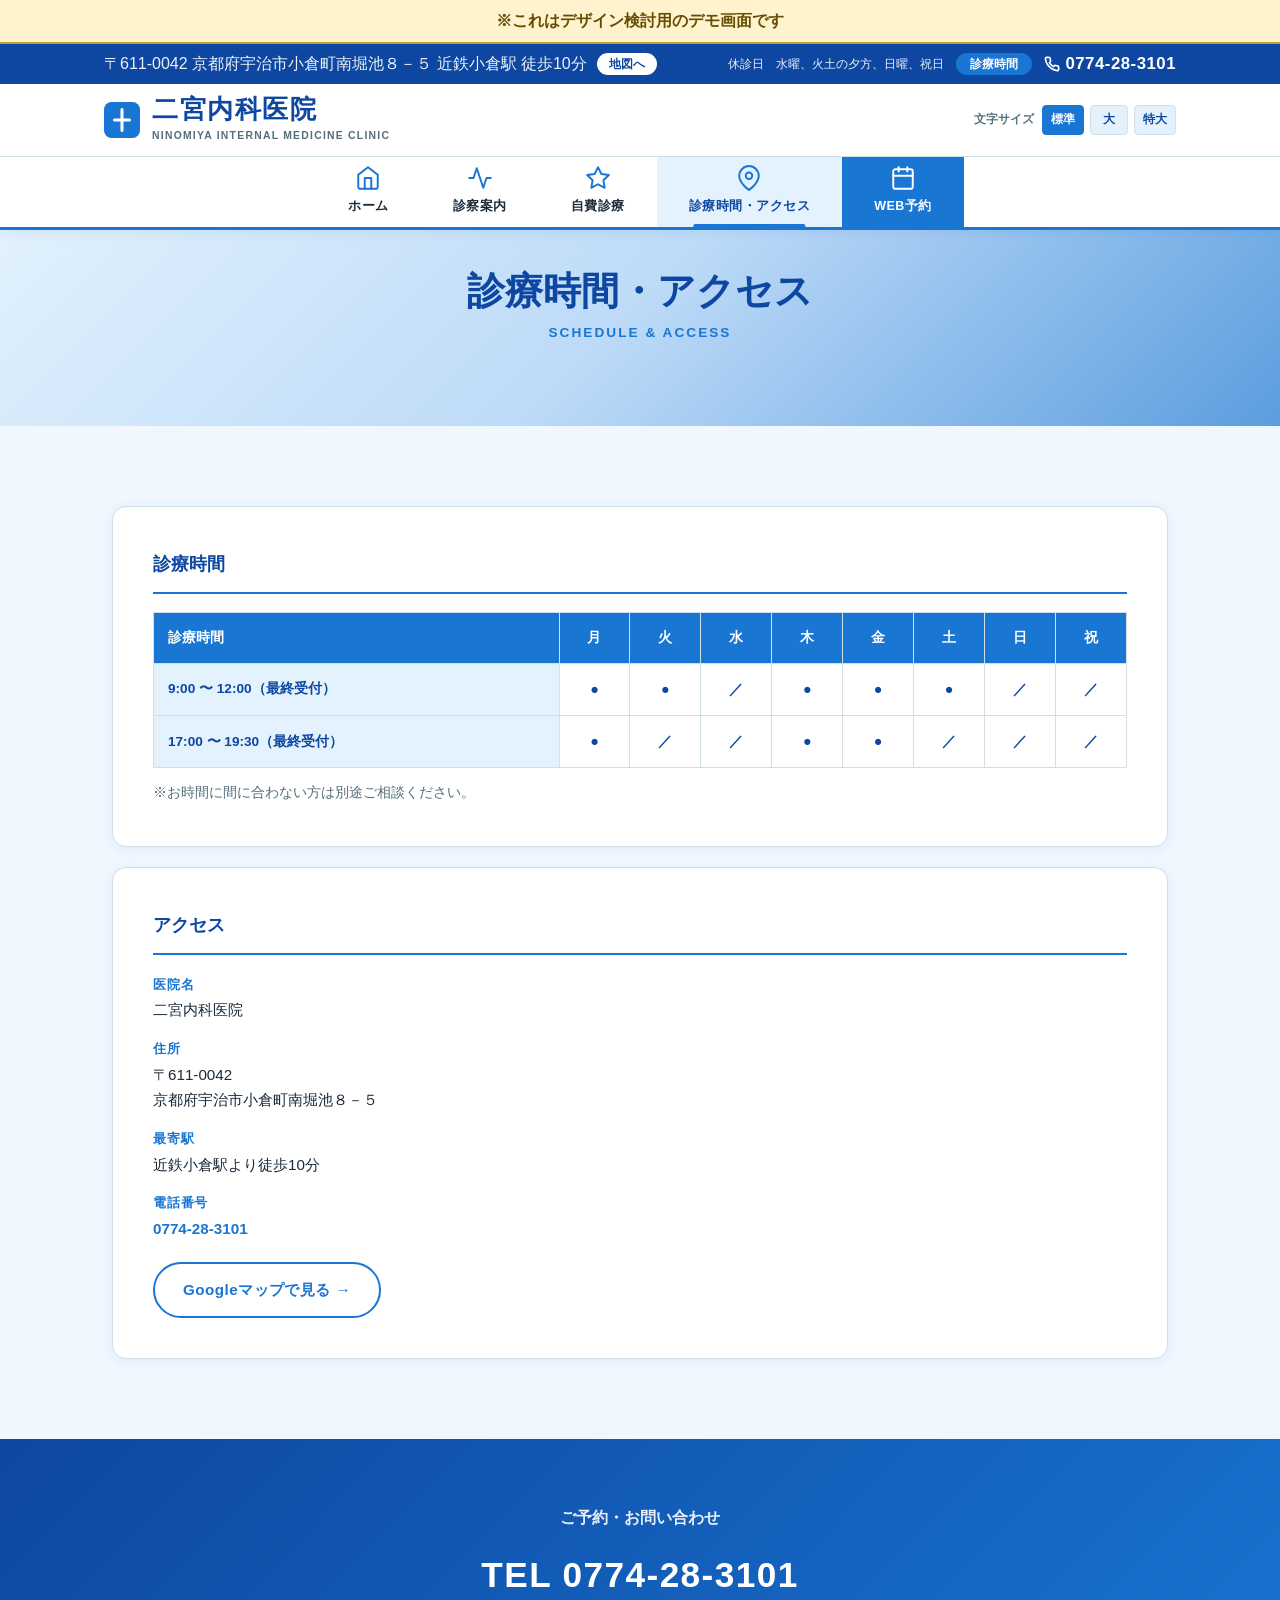
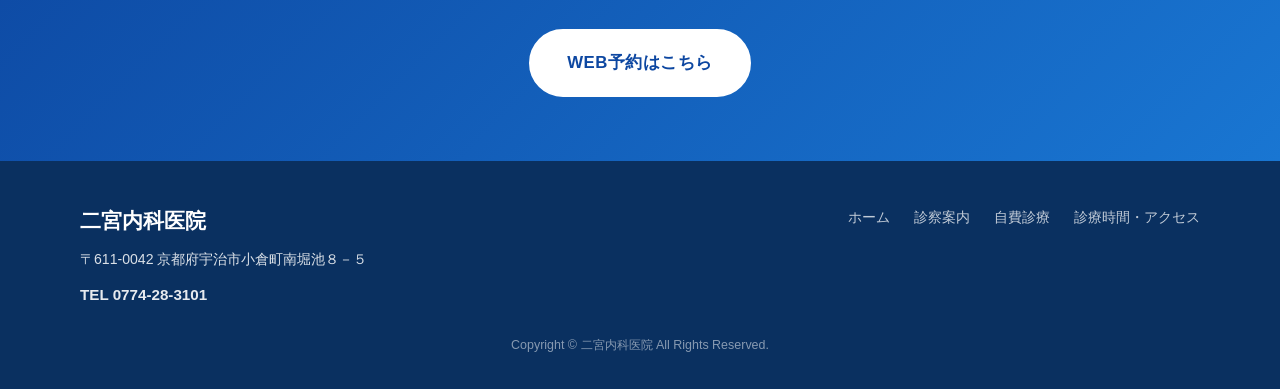
==== access.html @ 77476530 "ページ分割：診察案内・アクセス・自費診療を個別ページに分離" ====
<!DOCTYPE html>
<html lang="ja">
<head>
  <meta charset="UTF-8">
  <meta name="viewport" content="width=device-width, initial-scale=1.0">
  <meta name="robots" content="noindex">
  <title>診療時間・アクセス | 二宮内科医院</title>
  <link rel="stylesheet" href="style.css">
</head>
<body>
  <div class="demo-banner" role="note">※これはデザイン検討用のデモ画面です</div>

  <!-- ===== ヘッダー 3段構成 ===== -->
  <header class="header" id="top">
    <div class="topbar">
      <div class="topbar__inner">
        <div class="topbar__left">
          <span class="topbar__address">〒611-0042 京都府宇治市小倉町南堀池８－５ 近鉄小倉駅 徒歩10分</span>
          <a class="topbar__map" href="https://www.google.com/maps/search/?api=1&query=%E4%BA%AC%E9%83%BD%E5%BA%9C%E5%AE%87%E6%B2%BB%E5%B8%82%E5%B0%8F%E5%80%89%E7%94%BA%E5%8D%97%E5%A0%80%E6%B1%A0%EF%BC%98%EF%BC%8D%EF%BC%95" target="_blank" rel="noopener">地図へ</a>
        </div>
        <div class="topbar__right">
          <span class="topbar__holiday">休診日　水曜、火土の夕方、日曜、祝日</span>
          <a class="topbar__schedule-btn" href="#schedule">診療時間</a>
          <a class="topbar__tel" href="tel:0774283101">
            <svg width="16" height="16" viewBox="0 0 24 24" fill="none" stroke="currentColor" stroke-width="2.5" stroke-linecap="round" stroke-linejoin="round"><path d="M22 16.92v3a2 2 0 01-2.18 2 19.79 19.79 0 01-8.63-3.07 19.5 19.5 0 01-6-6A19.79 19.79 0 012.12 4.18 2 2 0 014.11 2h3a2 2 0 012 1.72c.127.96.361 1.903.7 2.81a2 2 0 01-.45 2.11L8.09 9.91a16 16 0 006 6l1.27-1.27a2 2 0 012.11-.45c.907.339 1.85.573 2.81.7A2 2 0 0122 16.92z"/></svg>
            0774-28-3101
          </a>
        </div>
      </div>
    </div>

    <div class="brandbar">
      <div class="brandbar__inner">
        <a class="brandbar__logo" href="index.html">
          <span class="brandbar__icon">
            <svg width="36" height="36" viewBox="0 0 48 48" fill="none"><rect width="48" height="48" rx="10" fill="#1976d2"/><path d="M24 10v28M14 24h20" stroke="#fff" stroke-width="4" stroke-linecap="round"/></svg>
          </span>
          <span class="brandbar__text">
            <span class="brandbar__name">二宮内科医院</span>
            <span class="brandbar__sub">NINOMIYA INTERNAL MEDICINE CLINIC</span>
          </span>
        </a>
        <div class="fontsize" id="fontsizeCtrl" aria-label="文字サイズ変更">
          <span class="fontsize__label">文字サイズ</span>
          <button class="fontsize__btn is-active" data-size="normal" aria-label="標準">標準</button>
          <button class="fontsize__btn" data-size="large" aria-label="大">大</button>
          <button class="fontsize__btn" data-size="xlarge" aria-label="特大">特大</button>
        </div>
      </div>
    </div>

    <nav class="gnav" id="gnav">
      <div class="gnav__inner">
        <ul class="gnav__list">
          <li>
            <a href="index.html" class="gnav__item">
              <svg class="gnav__icon" viewBox="0 0 24 24" fill="none" stroke="currentColor" stroke-width="1.8" stroke-linecap="round" stroke-linejoin="round"><path d="M3 9l9-7 9 7v11a2 2 0 01-2 2H5a2 2 0 01-2-2z"/><polyline points="9 22 9 12 15 12 15 22"/></svg>
              <span class="gnav__label">ホーム</span>
            </a>
          </li>
          <li>
            <a href="medical.html" class="gnav__item">
              <svg class="gnav__icon" viewBox="0 0 24 24" fill="none" stroke="currentColor" stroke-width="1.8" stroke-linecap="round" stroke-linejoin="round"><path d="M22 12h-4l-3 9L9 3l-3 9H2"/></svg>
              <span class="gnav__label">診察案内</span>
            </a>
          </li>
          <li>
            <a href="jihi.html" class="gnav__item">
              <svg class="gnav__icon" viewBox="0 0 24 24" fill="none" stroke="currentColor" stroke-width="1.8" stroke-linecap="round" stroke-linejoin="round"><polygon points="12 2 15.09 8.26 22 9.27 17 14.14 18.18 21.02 12 17.77 5.82 21.02 7 14.14 2 9.27 8.91 8.26 12 2"/></svg>
              <span class="gnav__label">自費診療</span>
            </a>
          </li>
          <li>
            <a href="access.html" class="gnav__item gnav__item--current">
              <svg class="gnav__icon" viewBox="0 0 24 24" fill="none" stroke="currentColor" stroke-width="1.8" stroke-linecap="round" stroke-linejoin="round"><path d="M21 10c0 7-9 13-9 13s-9-6-9-13a9 9 0 0118 0z"/><circle cx="12" cy="10" r="3"/></svg>
              <span class="gnav__label">診療時間・アクセス</span>
            </a>
          </li>
          <li>
            <a href="https://reserve.peraichi.com/r/3b9daf8d/select_date?course=75106" class="gnav__item gnav__item--reserve">
              <svg class="gnav__icon" viewBox="0 0 24 24" fill="none" stroke="currentColor" stroke-width="1.8" stroke-linecap="round" stroke-linejoin="round"><rect x="3" y="4" width="18" height="18" rx="2" ry="2"/><line x1="16" y1="2" x2="16" y2="6"/><line x1="8" y1="2" x2="8" y2="6"/><line x1="3" y1="10" x2="21" y2="10"/></svg>
              <span class="gnav__label">WEB予約</span>
            </a>
          </li>
        </ul>
      </div>
    </nav>

    <button class="hamburger" id="hamburgerBtn" aria-label="メニューを開く" aria-expanded="false">
      <span></span><span></span><span></span>
    </button>
  </header>

  <div class="mobile-menu" id="mobileMenu">
    <nav>
      <ul>
        <li><a href="index.html">ホーム</a></li>
        <li><a href="medical.html">診察案内</a></li>
        <li><a href="jihi.html">自費診療</a></li>
        <li><a href="access.html">診療時間・アクセス</a></li>
      </ul>
      <a class="mobile-menu__reserve" href="https://reserve.peraichi.com/r/3b9daf8d/select_date?course=75106">WEB予約はこちら</a>
      <a class="mobile-menu__tel" href="tel:0774283101">TEL 0774-28-3101</a>
    </nav>
  </div>
  <div class="mobile-overlay" id="mobileOverlay"></div>

  <main>
    <!-- ===== サブページヒーロー ===== -->
    <section class="subpage-hero">
      <div class="subpage-hero__inner">
        <h1 class="subpage-hero__title">診療時間・アクセス</h1>
        <p class="subpage-hero__sub">schedule &amp; access</p>
      </div>
    </section>

    <!-- ===== 診療時間・アクセス ===== -->
    <section class="section section--tinted" id="access">
      <div class="section__inner">
        <div class="schedule-access" id="schedule">
          <div class="schedule-block">
            <h3 class="schedule-block__title">診療時間</h3>
            <div class="schedule-table-wrap">
              <table class="schedule-table">
                <thead>
                  <tr>
                    <th>診療時間</th>
                    <th>月</th>
                    <th>火</th>
                    <th>水</th>
                    <th>木</th>
                    <th>金</th>
                    <th>土</th>
                    <th>日</th>
                    <th>祝</th>
                  </tr>
                </thead>
                <tbody>
                  <tr>
                    <th>9:00 〜 12:00（最終受付）</th>
                    <td>●</td>
                    <td>●</td>
                    <td>／</td>
                    <td>●</td>
                    <td>●</td>
                    <td>●</td>
                    <td>／</td>
                    <td>／</td>
                  </tr>
                  <tr>
                    <th>17:00 〜 19:30（最終受付）</th>
                    <td>●</td>
                    <td>／</td>
                    <td>／</td>
                    <td>●</td>
                    <td>●</td>
                    <td>／</td>
                    <td>／</td>
                    <td>／</td>
                  </tr>
                </tbody>
              </table>
            </div>
            <p class="schedule-block__note">※お時間に間に合わない方は別途ご相談ください。</p>
          </div>

          <div class="access-block">
            <h3 class="schedule-block__title">アクセス</h3>
            <div class="access-info">
              <dl class="access-dl">
                <dt>医院名</dt>
                <dd>二宮内科医院</dd>
                <dt>住所</dt>
                <dd>〒611-0042<br>京都府宇治市小倉町南堀池８－５</dd>
                <dt>最寄駅</dt>
                <dd>近鉄小倉駅より徒歩10分</dd>
                <dt>電話番号</dt>
                <dd><a href="tel:0774283101">0774-28-3101</a></dd>
              </dl>
              <a class="btn btn--outline" href="https://www.google.com/maps/search/?api=1&query=%E4%BA%AC%E9%83%BD%E5%BA%9C%E5%AE%87%E6%B2%BB%E5%B8%82%E5%B0%8F%E5%80%89%E7%94%BA%E5%8D%97%E5%A0%80%E6%B1%A0%EF%BC%98%EF%BC%8D%EF%BC%95" target="_blank" rel="noopener">Googleマップで見る →</a>
            </div>
          </div>
        </div>
      </div>
    </section>

    <!-- ===== CTA帯 ===== -->
    <section class="cta-band">
      <div class="section__inner">
        <p class="cta-band__lead">ご予約・お問い合わせ</p>
        <p class="cta-band__tel"><a href="tel:0774283101">TEL 0774-28-3101</a></p>
        <div class="cta-band__actions">
          <a class="btn btn--white btn--lg" href="https://reserve.peraichi.com/r/3b9daf8d/select_date?course=75106">WEB予約はこちら</a>
        </div>
      </div>
    </section>
  </main>

  <div class="mobile-cta">
    <a class="mobile-cta__tel" href="tel:0774283101">電話する</a>
    <a class="mobile-cta__reserve" href="https://reserve.peraichi.com/r/3b9daf8d/select_date?course=75106">WEB予約</a>
  </div>

  <footer class="footer">
    <div class="footer__inner">
      <div class="footer__main">
        <div class="footer__info">
          <p class="footer__name">二宮内科医院</p>
          <p class="footer__address">〒611-0042 京都府宇治市小倉町南堀池８－５</p>
          <p class="footer__tel-text"><a href="tel:0774283101">TEL 0774-28-3101</a></p>
        </div>
        <nav class="footer__nav">
          <ul>
            <li><a href="index.html">ホーム</a></li>
            <li><a href="medical.html">診察案内</a></li>
            <li><a href="jihi.html">自費診療</a></li>
            <li><a href="access.html">診療時間・アクセス</a></li>
          </ul>
        </nav>
      </div>
      <p class="footer__copy">Copyright &copy; 二宮内科医院 All Rights Reserved.</p>
    </div>
  </footer>

  <script src="main.js"></script>
</body>
</html>
---- style.css ----
/* ============================================
   二宮内科医院 – メインスタイルシート
   カラー: 内科クリニックらしい青・水色基調
   ============================================ */

:root {
  --c-primary: #1976d2;
  --c-primary-dark: #0d47a1;
  --c-primary-light: #e3f2fd;
  --c-primary-pale: #f0f7ff;
  --c-accent: #0288d1;
  --c-text: #1a2a3a;
  --c-text-muted: #546e7a;
  --c-bg: #f5f9fc;
  --c-white: #ffffff;
  --c-border: #d0dfe8;
  --c-shadow: rgba(13, 71, 161, 0.08);
  --banner-h: 44px;
  --topbar-h: 40px;
  --brandbar-h: 72px;
  --gnav-h: 70px;
  --header-h: calc(var(--topbar-h) + var(--brandbar-h) + var(--gnav-h));
  --radius: 14px;
  --radius-sm: 8px;
  --max-w: 1120px;
  --font: "Yu Gothic UI", "Hiragino Kaku Gothic ProN", Meiryo, sans-serif;
}

*,
*::before,
*::after {
  box-sizing: border-box;
  margin: 0;
  padding: 0;
}

html {
  scroll-behavior: smooth;
  scroll-padding-top: calc(var(--banner-h) + var(--header-h) + 16px);
  overflow-x: hidden;
}

body {
  font-family: var(--font);
  font-size: 1.0625rem;
  line-height: 1.9;
  color: var(--c-text);
  background: var(--c-bg);
  overflow-x: hidden;
}

body.no-scroll {
  overflow: hidden;
}

a {
  color: var(--c-primary);
  text-decoration: none;
  transition: color 0.2s;
}

a:hover {
  color: var(--c-primary-dark);
}

img {
  max-width: 100%;
  height: auto;
}

/* ========== デモバナー ========== */
.demo-banner {
  position: fixed;
  top: 0;
  left: 0;
  width: 100%;
  z-index: 1100;
  height: var(--banner-h);
  display: flex;
  align-items: center;
  justify-content: center;
  background: #fff3cd;
  border-bottom: 2px solid #c9a032;
  font-weight: 700;
  font-size: 13px;
  color: #664d03;
}

/* ============================================
   ヘッダー 3段構成
   ============================================ */
.header {
  position: sticky;
  top: var(--banner-h);
  z-index: 1000;
  background: var(--c-white);
  box-shadow: 0 2px 12px var(--c-shadow);
}

/* ----- 1段目: トップバー ----- */
.topbar {
  background: var(--c-primary-dark);
  color: rgba(255, 255, 255, 0.92);
  font-size: 12.5px;
  line-height: 1.4;
}

.topbar__inner {
  max-width: var(--max-w);
  margin: 0 auto;
  padding: 0 clamp(12px, 3vw, 24px);
  height: var(--topbar-h);
  display: flex;
  align-items: center;
  justify-content: space-between;
  gap: 16px;
}

.topbar__left {
  display: flex;
  align-items: center;
  gap: 10px;
  flex-shrink: 1;
  min-width: 0;
  overflow: hidden;
}

.topbar__address {
  white-space: nowrap;
  overflow: hidden;
  text-overflow: ellipsis;
}

.topbar__map {
  flex-shrink: 0;
  display: inline-flex;
  align-items: center;
  padding: 3px 12px;
  font-size: 11.5px;
  font-weight: 700;
  color: var(--c-primary-dark);
  background: #fff;
  border-radius: 999px;
  text-decoration: none;
  transition: background 0.2s;
}

.topbar__map:hover {
  background: var(--c-primary-light);
  color: var(--c-primary-dark);
}

.topbar__right {
  display: flex;
  align-items: center;
  gap: 12px;
  flex-shrink: 1;
  min-width: 0;
}

.topbar__holiday {
  white-space: nowrap;
  font-size: 12px;
}

.topbar__schedule-btn {
  display: inline-flex;
  align-items: center;
  padding: 3px 14px;
  font-size: 11.5px;
  font-weight: 700;
  color: var(--c-white);
  background: var(--c-primary);
  border-radius: 999px;
  text-decoration: none;
  transition: background 0.2s;
}

.topbar__schedule-btn:hover {
  background: var(--c-accent);
  color: var(--c-white);
}

.topbar__tel {
  display: inline-flex;
  align-items: center;
  gap: 5px;
  font-size: 16.8px;
  font-weight: 800;
  color: var(--c-white);
  text-decoration: none;
  letter-spacing: 0.03em;
  white-space: nowrap;
}

.topbar__tel:hover {
  opacity: 0.85;
  color: var(--c-white);
}

.topbar__tel svg {
  flex-shrink: 0;
}

/* ----- 2段目: ブランドバー ----- */
.brandbar {
  border-bottom: 1px solid var(--c-border);
}

.brandbar__inner {
  max-width: var(--max-w);
  margin: 0 auto;
  padding: 0 clamp(12px, 3vw, 24px);
  height: var(--brandbar-h);
  display: flex;
  align-items: center;
}

.brandbar__logo {
  display: flex;
  align-items: center;
  gap: 12px;
  text-decoration: none;
  color: inherit;
}

.brandbar__icon {
  flex-shrink: 0;
  line-height: 0;
}

.brandbar__name {
  display: block;
  font-size: clamp(19.2px, 2.8vw, 25.6px);
  font-weight: 900;
  color: var(--c-primary-dark);
  letter-spacing: 0.06em;
  line-height: 1.2;
}

.brandbar__sub {
  display: block;
  font-size: 10.4px;
  font-weight: 600;
  color: var(--c-text-muted);
  letter-spacing: 0.12em;
  margin-top: 2px;
}

/* ----- 文字サイズ切替 ----- */
.fontsize {
  display: flex;
  align-items: center;
  gap: 6px;
  margin-left: auto;
  flex-shrink: 0;
}

.fontsize__label {
  font-size: 11.5px;
  font-weight: 700;
  color: var(--c-text-muted);
  white-space: nowrap;
  margin-right: 2px;
}

.fontsize__btn {
  display: inline-flex;
  align-items: center;
  justify-content: center;
  min-width: 38px;
  height: 30px;
  padding: 0 8px;
  font-family: inherit;
  font-size: 11.5px;
  font-weight: 700;
  color: var(--c-primary-dark);
  background: var(--c-primary-light);
  border: 1px solid var(--c-border);
  border-radius: 4px;
  cursor: pointer;
  transition: background 0.2s, color 0.2s, border-color 0.2s;
  line-height: 1;
}

.fontsize__btn:hover {
  background: #c8dff5;
}

.fontsize__btn.is-active {
  color: var(--c-white);
  background: var(--c-primary);
  border-color: var(--c-primary);
}

/* ========== 文字サイズ切替 ========== */
html.fs-large {
  font-size: 20.8px;
}

html.fs-xlarge {
  font-size: 25.6px;
}

/* ナビ・操作UIだけpx固定（レイアウト維持） */
.header,
.topbar,
.brandbar,
.gnav,
.hamburger,
.mobile-menu,
.demo-banner,
.mobile-cta,
.fontsize,
.site-header {
  font-size: 16px;
}

/* テーブル・セクション見出しはpx固定で文字サイズ変更の影響を受けない */

/* ----- 3段目: グローバルナビ ----- */
.gnav {
  background: var(--c-white);
  border-bottom: 3px solid var(--c-primary);
}

.gnav__inner {
  max-width: var(--max-w);
  margin: 0 auto;
  padding: 0 clamp(8px, 2vw, 16px);
}

.gnav__list {
  list-style: none;
  display: flex;
  justify-content: center;
  gap: 0;
}

.gnav__item {
  display: flex;
  flex-direction: column;
  align-items: center;
  justify-content: center;
  gap: 4px;
  padding: 10px clamp(14px, 2.5vw, 32px);
  text-decoration: none;
  color: var(--c-text);
  font-weight: 700;
  transition: background 0.2s, color 0.2s;
  position: relative;
  height: var(--gnav-h);
}

.gnav__item::after {
  content: "";
  position: absolute;
  bottom: 0;
  left: 50%;
  transform: translateX(-50%);
  width: 0;
  height: 3px;
  background: var(--c-primary);
  border-radius: 2px 2px 0 0;
  transition: width 0.25s;
}

.gnav__item:hover {
  background: var(--c-primary-light);
  color: var(--c-primary-dark);
}

.gnav__item:hover::after {
  width: 60%;
}

.gnav__icon {
  width: 26px;
  height: 26px;
  stroke: var(--c-primary);
  flex-shrink: 0;
}

.gnav__label {
  font-size: 12.5px;
  letter-spacing: 0.04em;
  white-space: nowrap;
}

.gnav__item--reserve {
  color: var(--c-white);
  background: var(--c-primary);
}

.gnav__item--reserve .gnav__icon {
  stroke: var(--c-white);
}

.gnav__item--reserve:hover {
  background: var(--c-primary-dark);
  color: var(--c-white);
}

.gnav__item--reserve::after {
  display: none;
}

/* ----- ハンバーガー ----- */
.hamburger {
  display: none;
  position: fixed;
  top: calc(var(--banner-h) + 8px);
  right: 12px;
  z-index: 1060;
  flex-direction: column;
  justify-content: center;
  gap: 5px;
  width: 44px;
  height: 44px;
  background: var(--c-white);
  border: 1px solid var(--c-border);
  border-radius: var(--radius-sm);
  cursor: pointer;
  padding: 10px;
  box-shadow: 0 2px 8px var(--c-shadow);
}

.hamburger span {
  display: block;
  width: 100%;
  height: 2.5px;
  background: var(--c-primary-dark);
  border-radius: 2px;
  transition: transform 0.3s, opacity 0.3s;
}

.hamburger.is-open span:nth-child(1) {
  transform: translateY(7.5px) rotate(45deg);
}

.hamburger.is-open span:nth-child(2) {
  opacity: 0;
}

.hamburger.is-open span:nth-child(3) {
  transform: translateY(-7.5px) rotate(-45deg);
}

/* ----- モバイルメニュー ----- */
.mobile-menu {
  position: fixed;
  top: 0;
  right: -100%;
  width: min(320px, 85vw);
  height: 100vh;
  z-index: 1050;
  background: var(--c-white);
  box-shadow: -4px 0 24px var(--c-shadow);
  transition: right 0.35s cubic-bezier(0.4, 0, 0.2, 1);
  overflow-y: auto;
  padding: 72px 24px 32px;
}

.mobile-menu.is-open {
  right: 0;
}

.mobile-menu ul {
  list-style: none;
}

.mobile-menu li {
  border-bottom: 1px solid var(--c-border);
}

.mobile-menu li a {
  display: block;
  padding: 18px 4px;
  font-size: 17.3px;
  font-weight: 700;
  color: var(--c-text);
}

.mobile-menu li a:hover {
  color: var(--c-primary);
}

.mobile-menu__reserve {
  display: block;
  margin-top: 24px;
  padding: 16px;
  text-align: center;
  font-weight: 800;
  font-size: 16.8px;
  color: var(--c-white) !important;
  background: var(--c-primary);
  border-radius: var(--radius-sm);
}

.mobile-menu__reserve:hover {
  background: var(--c-primary-dark);
  color: var(--c-white) !important;
}

.mobile-menu__tel {
  display: block;
  margin-top: 12px;
  padding: 16px;
  text-align: center;
  font-weight: 700;
  font-size: 16.8px;
  color: var(--c-primary-dark) !important;
  background: var(--c-primary-light);
  border-radius: var(--radius-sm);
}

.mobile-overlay {
  position: fixed;
  inset: 0;
  z-index: 1040;
  background: rgba(0, 0, 0, 0.35);
  opacity: 0;
  pointer-events: none;
  transition: opacity 0.35s;
}

.mobile-overlay.is-open {
  opacity: 1;
  pointer-events: auto;
}

/* ========== 共通ボタン ========== */
.btn {
  display: inline-flex;
  align-items: center;
  justify-content: center;
  padding: 12px 28px;
  font-size: 0.95rem;
  font-weight: 800;
  border-radius: 999px;
  text-decoration: none;
  transition: background 0.2s, color 0.2s, border-color 0.2s;
  letter-spacing: 0.03em;
  cursor: pointer;
  border: 2px solid transparent;
}

.btn--primary {
  color: var(--c-white);
  background: var(--c-primary);
  border-color: var(--c-primary);
}

.btn--primary:hover {
  background: var(--c-primary-dark);
  border-color: var(--c-primary-dark);
  color: var(--c-white);
}

.btn--outline {
  color: var(--c-primary);
  background: var(--c-white);
  border-color: var(--c-primary);
}

.btn--outline:hover {
  background: var(--c-primary-light);
  color: var(--c-primary-dark);
}

.btn--white {
  color: var(--c-primary-dark);
  background: var(--c-white);
  border-color: var(--c-white);
}

.btn--white:hover {
  background: var(--c-primary-light);
  border-color: var(--c-primary-light);
}

.btn--lg {
  padding: 16px 36px;
  font-size: 1.05rem;
}

/* ========== ヒーロー ========== */
.hero {
  position: relative;
  background:
    linear-gradient(135deg, rgba(227, 242, 253, 0.95) 0%, rgba(179, 213, 247, 0.85) 50%, rgba(25, 118, 210, 0.7) 100%);
  min-height: clamp(340px, 50vh, 540px);
  display: flex;
  align-items: center;
}

.hero__inner {
  max-width: var(--max-w);
  margin: 0 auto;
  padding: clamp(40px, 7vw, 72px) clamp(20px, 5vw, 48px);
  width: 100%;
}

.hero__label {
  display: inline-block;
  font-size: 0.85rem;
  font-weight: 700;
  color: var(--c-primary-dark);
  background: rgba(255, 255, 255, 0.75);
  padding: 6px 18px;
  border-radius: 999px;
  margin-bottom: 16px;
  letter-spacing: 0.08em;
}

.hero__title {
  font-size: clamp(2rem, 5vw, 3.2rem);
  font-weight: 900;
  color: var(--c-primary-dark);
  line-height: 1.2;
  margin-bottom: 16px;
}

.hero__catch {
  font-size: clamp(1rem, 2.2vw, 1.25rem);
  font-weight: 600;
  color: var(--c-text);
  line-height: 1.8;
  margin-bottom: 28px;
  max-width: 32em;
}

.hero__actions {
  display: flex;
  flex-wrap: wrap;
  gap: 14px;
}

/* ========== セクション共通 ========== */
.section {
  padding: clamp(48px, 7vw, 80px) 0;
}

.section--tinted {
  background: var(--c-primary-pale);
}

.section__inner {
  max-width: var(--max-w);
  margin: 0 auto;
  padding: 0 clamp(16px, 4vw, 32px);
}

.section__heading {
  text-align: center;
  margin-bottom: clamp(32px, 5vw, 48px);
}

.section__title {
  font-size: clamp(1.5rem, 3.5vw, 2rem);
  font-weight: 900;
  color: var(--c-primary-dark);
  line-height: 1.3;
  margin-bottom: 4px;
}

.section__title-en {
  display: block;
  font-size: 0.82rem;
  font-weight: 700;
  color: var(--c-primary);
  letter-spacing: 0.15em;
  text-transform: uppercase;
}

/* ========== お知らせ ========== */
.news-list {
  list-style: none;
  max-width: 800px;
  margin: 0 auto;
}

.news-item {
  display: flex;
  flex-wrap: wrap;
  align-items: baseline;
  gap: 6px 12px;
  padding: 10px 0;
  border-bottom: 1px solid var(--c-border);
}

.news-item:first-child {
  border-top: 1px solid var(--c-border);
}

.news-item__date {
  font-size: 0.85rem;
  font-weight: 700;
  color: var(--c-text-muted);
  flex-shrink: 0;
}

.news-item__badge {
  display: inline-block;
  font-size: 0.72rem;
  font-weight: 700;
  color: var(--c-primary-dark);
  background: var(--c-primary-light);
  padding: 2px 12px;
  border-radius: 999px;
  flex-shrink: 0;
}

.news-item__text {
  flex: 1 1 100%;
  font-size: 0.95rem;
  font-weight: 700;
  color: var(--c-text);
  line-height: 1.6;
}

.news-item--has-content .news-item__text {
  display: flex;
  align-items: baseline;
  gap: 6px;
}

/* ----- お知らせアコーディオン ----- */
.news-item--has-content {
  cursor: pointer;
  transition: background 0.2s;
}

.news-item--has-content:hover {
  background: var(--c-primary-pale);
}

.news-item__header {
  display: flex;
  flex-wrap: wrap;
  align-items: baseline;
  gap: 3px 10px;
  width: 100%;
}

.news-item__toggle {
  display: inline-block;
  font-size: 14px;
  font-weight: 700;
  color: var(--c-primary);
  transition: transform 0.3s;
  line-height: 1;
  vertical-align: middle;
  flex-shrink: 0;
}

.news-item.is-expanded .news-item__toggle {
  transform: rotate(45deg);
}

.news-item__body {
  max-height: 0;
  overflow: hidden;
  transition: max-height 0.3s ease;
}

.news-item.is-expanded .news-item__body {
  padding-top: 4px;
}

.news-item__content {
  background: var(--c-primary-pale);
  border-radius: var(--radius-sm);
  padding: 10px 14px;
  font-size: 0.86rem;
  line-height: 1.7;
  color: var(--c-text);
}

.news-item__content p {
  margin: 0 0 6px;
}

.news-item__content p:last-child {
  margin-bottom: 0;
}

.news-item__content img {
  max-width: 100%;
  height: auto;
  border-radius: var(--radius-sm);
  margin: 8px 0;
}

.news-item__content a {
  color: var(--c-primary);
  text-decoration: underline;
}

/* ========== 当院の特徴 ========== */
.features {
  display: grid;
  grid-template-columns: repeat(auto-fit, minmax(300px, 1fr));
  gap: 24px;
}

.feature-card {
  background: var(--c-white);
  border-radius: var(--radius);
  padding: clamp(28px, 4vw, 40px);
  box-shadow: 0 4px 20px var(--c-shadow);
  border-top: 4px solid var(--c-primary);
  transition: transform 0.2s, box-shadow 0.2s;
}

.feature-card:hover {
  transform: translateY(-4px);
  box-shadow: 0 8px 30px rgba(13, 71, 161, 0.12);
}

.feature-card__num {
  display: inline-block;
  font-size: 2rem;
  font-weight: 900;
  color: var(--c-primary);
  opacity: 0.25;
  line-height: 1;
  margin-bottom: 12px;
}

.feature-card__title {
  font-size: clamp(1.05rem, 2vw, 1.2rem);
  font-weight: 800;
  color: var(--c-primary-dark);
  line-height: 1.5;
  margin-bottom: 12px;
}

.feature-card__text {
  font-size: 0.95rem;
  color: var(--c-text-muted);
  line-height: 1.85;
}

/* ========== 診療案内 ========== */
.medical-grid {
  display: grid;
  grid-template-columns: repeat(auto-fill, minmax(280px, 1fr));
  gap: 18px;
}

.medical-card {
  display: block;
  background: var(--c-white);
  border: 1px solid var(--c-border);
  border-radius: var(--radius);
  padding: clamp(22px, 3vw, 32px);
  text-decoration: none;
  color: inherit;
  transition: transform 0.2s, box-shadow 0.2s, border-color 0.2s;
}

.medical-card:hover {
  transform: translateY(-3px);
  box-shadow: 0 6px 24px var(--c-shadow);
  border-color: var(--c-primary);
  color: inherit;
}

.medical-card--accent {
  border-color: var(--c-primary);
  background: linear-gradient(135deg, var(--c-primary-light), var(--c-white));
}

.medical-card__icon {
  width: 36px;
  height: 36px;
  margin-bottom: 10px;
  color: var(--c-primary);
}

.medical-card__icon svg {
  width: 100%;
  height: 100%;
}

.medical-card__title {
  font-size: 1.1rem;
  font-weight: 800;
  color: var(--c-primary-dark);
  margin-bottom: 6px;
}

.medical-card__desc {
  font-size: 0.88rem;
  color: var(--c-text-muted);
  line-height: 1.65;
}

.medical-note {
  text-align: center;
  margin-top: 28px;
  font-size: 1rem;
  font-weight: 700;
  color: var(--c-primary-dark);
  background: var(--c-primary-light);
  padding: 16px 20px;
  border-radius: var(--radius);
}

/* ========== 診療詳細セクション ========== */
.detail-block {
  background: var(--c-white);
  border: 1px solid var(--c-border);
  border-radius: var(--radius);
  padding: clamp(24px, 4vw, 40px);
  margin-bottom: 20px;
  box-shadow: 0 2px 12px var(--c-shadow);
  scroll-margin-top: calc(var(--banner-h) + var(--header-h) + 20px);
}

.detail-block:last-child {
  margin-bottom: 0;
}

.detail-block__title {
  font-size: clamp(1.2rem, 2.8vw, 1.5rem);
  font-weight: 900;
  color: var(--c-primary-dark);
  line-height: 1.35;
  margin-bottom: 16px;
  padding-bottom: 12px;
  border-bottom: 3px solid var(--c-primary);
}

.detail-block h3 {
  font-size: 1.05rem;
  font-weight: 800;
  color: var(--c-text);
  margin: 24px 0 8px;
}

.detail-block h3:first-of-type {
  margin-top: 8px;
}

.detail-block h4 {
  font-size: 0.95rem;
  font-weight: 800;
  color: var(--c-primary-dark);
  margin: 20px 0 8px;
}

.detail-block p {
  margin: 0 0 14px;
  line-height: 1.85;
}

.detail-block__highlight {
  text-align: center;
  font-size: 1.1rem;
  font-weight: 800;
  color: var(--c-primary-dark);
  background: var(--c-primary-light);
  padding: 16px 20px;
  border-radius: var(--radius-sm);
  margin-top: 20px;
}

.detail-block__tel a {
  font-size: clamp(1.4rem, 3.5vw, 1.8rem);
  font-weight: 900;
  color: var(--c-primary-dark);
}

.detail-list {
  list-style: none;
  padding: 0;
  margin: 0 0 16px;
}

.detail-list li {
  position: relative;
  padding: 8px 0 8px 20px;
  border-bottom: 1px solid var(--c-border);
  font-size: 0.95rem;
  line-height: 1.7;
}

.detail-list li:last-child {
  border-bottom: none;
}

.detail-list li::before {
  content: "";
  position: absolute;
  left: 0;
  top: 16px;
  width: 8px;
  height: 8px;
  background: var(--c-primary);
  border-radius: 50%;
}

.detail-qa {
  background: var(--c-primary-pale);
  border-radius: var(--radius-sm);
  padding: clamp(16px, 3vw, 28px);
  margin: 12px 0 20px;
}

.detail-qa p {
  margin: 0 0 12px;
  font-size: 0.93rem;
}

.detail-qa p:last-child {
  margin-bottom: 0;
}

.detail-qa strong {
  color: var(--c-primary-dark);
}

/* ========== 自費診療CTA ========== */
.jihi-cta {
  background: linear-gradient(135deg, var(--c-primary) 0%, var(--c-primary-dark) 100%);
  border-radius: var(--radius);
  padding: clamp(32px, 5vw, 52px) clamp(24px, 4vw, 48px);
  text-align: center;
  margin-bottom: 20px;
  scroll-margin-top: calc(var(--banner-h) + var(--header-h) + 20px);
}

.jihi-cta__title {
  font-size: clamp(1.4rem, 3vw, 1.8rem);
  font-weight: 900;
  color: var(--c-white);
  margin-bottom: 12px;
}

.jihi-cta__desc {
  font-size: 0.95rem;
  color: rgba(255, 255, 255, 0.88);
  line-height: 1.8;
  margin-bottom: 24px;
}

.jihi-cta__link {
  display: inline-flex;
  align-items: center;
  gap: 8px;
  font-size: 1.1rem;
  font-weight: 800;
  color: var(--c-white);
  background: rgba(255, 255, 255, 0.15);
  border: 2px solid rgba(255, 255, 255, 0.5);
  padding: 16px 32px;
  border-radius: 999px;
  margin-bottom: 24px;
  transition: background 0.2s, border-color 0.2s;
}

.jihi-cta__link:hover {
  background: rgba(255, 255, 255, 0.25);
  border-color: var(--c-white);
  color: var(--c-white);
}

.jihi-cta__link svg {
  transition: transform 0.2s;
}

.jihi-cta__link:hover svg {
  transform: translateX(4px);
}

.jihi-cta__actions {
  display: flex;
  justify-content: center;
  flex-wrap: wrap;
  gap: 12px;
}

@media (max-width: 768px) {
  .jihi-cta__link {
    font-size: 1rem;
    padding: 14px 24px;
    width: 100%;
    justify-content: center;
  }

  .jihi-cta__actions {
    flex-direction: column;
  }

  .jihi-cta__actions .btn {
    width: 100%;
  }
}

/* ========== 診療時間・アクセス ========== */
.schedule-access {
  display: flex;
  flex-direction: column;
  gap: 20px;
}

.schedule-block,
.access-block {
  background: var(--c-white);
  border: 1px solid var(--c-border);
  border-radius: var(--radius);
  padding: clamp(24px, 4vw, 40px);
  box-shadow: 0 2px 12px var(--c-shadow);
}

.schedule-block__title {
  font-size: 18.4px;
  font-weight: 800;
  color: var(--c-primary-dark);
  margin-bottom: 18px;
  padding-bottom: 10px;
  border-bottom: 2px solid var(--c-primary);
}

.schedule-table-wrap {
  overflow-x: auto;
  -webkit-overflow-scrolling: touch;
}

.schedule-table {
  width: 100%;
  border-collapse: collapse;
  font-size: 14.4px;
}

.schedule-table th,
.schedule-table td {
  border: 1px solid var(--c-border);
  padding: 12px 10px;
  text-align: center;
  vertical-align: middle;
  white-space: nowrap;
}

.schedule-table thead th:first-child,
.schedule-table tbody th {
  width: auto;
  min-width: 130px;
  text-align: left;
  padding-left: 14px;
}

.schedule-table thead th {
  background: var(--c-primary);
  color: var(--c-white);
  font-weight: 700;
  font-size: 13.6px;
}

.schedule-table tbody th {
  background: var(--c-primary-light);
  font-weight: 700;
  color: var(--c-primary-dark);
  font-size: 13.6px;
}

.schedule-table tbody td {
  font-weight: 700;
  color: var(--c-primary-dark);
}

.schedule-block__note {
  margin-top: 12px;
  font-size: 13.6px;
  color: var(--c-text-muted);
}

.access-dl {
  margin-bottom: 20px;
}

.access-dl dt {
  font-size: 12.8px;
  font-weight: 700;
  color: var(--c-primary);
  letter-spacing: 0.06em;
  margin-top: 14px;
}

.access-dl dt:first-child {
  margin-top: 0;
}

.access-dl dd {
  font-size: 15.2px;
  color: var(--c-text);
  line-height: 1.7;
  margin-left: 0;
}

.access-dl dd a {
  font-weight: 700;
}

/* ========== CTA帯 ========== */
.cta-band {
  background: linear-gradient(135deg, var(--c-primary-dark) 0%, var(--c-primary) 100%);
  padding: clamp(40px, 6vw, 64px) 0;
  text-align: center;
}

.cta-band__lead {
  font-size: 1rem;
  font-weight: 600;
  color: rgba(255, 255, 255, 0.9);
  margin-bottom: 8px;
}

.cta-band__tel {
  margin-bottom: 20px;
}

.cta-band__tel a {
  font-size: clamp(1.6rem, 4vw, 2.2rem);
  font-weight: 900;
  color: var(--c-white);
  letter-spacing: 0.04em;
}

.cta-band__tel a:hover {
  opacity: 0.85;
  color: var(--c-white);
}

.cta-band__actions {
  display: flex;
  justify-content: center;
  gap: 14px;
}

/* ========== モバイル固定CTA ========== */
.mobile-cta {
  display: none;
}

/* ========== フッター ========== */
.footer {
  background: #0a3060;
  color: rgba(255, 255, 255, 0.85);
  padding: 40px 16px 32px;
  text-align: center;
}

.footer__inner {
  max-width: var(--max-w);
  margin: 0 auto;
}

.footer__name {
  font-size: 1.3rem;
  font-weight: 900;
  color: var(--c-white);
  margin-bottom: 6px;
}

.footer__address {
  font-size: 0.88rem;
  margin-bottom: 20px;
}

.footer__copy {
  font-size: 0.78rem;
  opacity: 0.6;
}

/* ========== フォーカス ========== */
a:focus-visible,
button:focus-visible {
  outline: 3px solid var(--c-accent);
  outline-offset: 2px;
}

/* ============================================
   レスポンシブ
   ============================================ */

/* 900px以下: 不要（schedule-accessは常に縦並び） */

@media (max-width: 768px) {
  :root {
    --topbar-h: 0px;
    --brandbar-h: 56px;
    --gnav-h: 0px;
  }

  body {
    font-size: 0.9375rem;
    line-height: 1.85;
  }

  .topbar,
  .gnav {
    display: none;
  }

  .hamburger {
    display: flex;
  }

  .brandbar__inner {
    height: var(--brandbar-h);
  }

  .brandbar__icon svg {
    width: 30px;
    height: 30px;
  }

  .fontsize__label {
    display: none;
  }

  .fontsize {
    margin-right: 52px;
  }

  .fontsize__btn {
    min-width: 32px;
    height: 26px;
    font-size: 10.5px;
    padding: 0 5px;
  }

  /* ヒーロー */
  .hero {
    min-height: 280px;
  }

  .hero__catch {
    font-size: 0.95rem;
  }

  .hero__actions {
    flex-direction: column;
    gap: 12px;
  }

  .hero__actions .btn {
    width: 100%;
  }

  /* セクション見出し */
  .section__title {
    font-size: 1.35rem;
  }

  /* お知らせ */
  .news-item {
    flex-direction: column;
    gap: 4px;
  }

  .news-item__text {
    flex: auto;
    font-size: 0.88rem;
  }

  /* 特徴カード */
  .features {
    grid-template-columns: 1fr;
  }

  .feature-card__title {
    font-size: 1rem;
  }

  .feature-card__text {
    font-size: 0.88rem;
  }

  /* 診療案内カード */
  .medical-grid {
    grid-template-columns: 1fr 1fr;
    gap: 12px;
  }

  .medical-card {
    padding: 18px 16px;
  }

  .medical-card__icon {
    width: 28px;
    height: 28px;
  }

  .medical-card__title {
    font-size: 0.9rem;
  }

  .medical-card__desc {
    font-size: 0.78rem;
  }

  .medical-note {
    font-size: 0.88rem;
    padding: 14px 16px;
  }

  /* 詳細セクション */
  .detail-block {
    padding: clamp(20px, 4vw, 32px);
  }

  .detail-block__title {
    font-size: 1.15rem;
  }

  .detail-block h3 {
    font-size: 0.98rem;
  }

  .detail-block p {
    font-size: 0.9rem;
  }

  .detail-list li {
    font-size: 0.88rem;
    padding: 7px 0 7px 18px;
  }

  .detail-qa p {
    font-size: 0.86rem;
  }

  .detail-block__highlight {
    font-size: 1rem;
    padding: 14px 16px;
  }

  /* 自費診療CTA */
  .jihi-cta__desc {
    font-size: 0.88rem;
  }

  /* 診療時間テーブル */
  .schedule-table {
    font-size: 12.5px;
  }

  .schedule-table th,
  .schedule-table td {
    padding: 10px 4px;
  }

  .schedule-table thead th:first-child,
  .schedule-table tbody th {
    min-width: 100px;
    padding-left: 6px;
    font-size: 11.5px;
  }

  .mobile-cta {
    display: flex;
    position: fixed;
    bottom: 0;
    left: 0;
    right: 0;
    z-index: 900;
    padding: 10px 12px;
    padding-bottom: max(10px, env(safe-area-inset-bottom));
    background: rgba(255, 255, 255, 0.97);
    border-top: 1px solid var(--c-border);
    box-shadow: 0 -4px 16px var(--c-shadow);
    gap: 8px;
  }

  .mobile-cta__tel,
  .mobile-cta__reserve {
    flex: 1;
    display: flex;
    align-items: center;
    justify-content: center;
    padding: 13px 10px;
    font-size: 14.4px;
    font-weight: 800;
    border-radius: var(--radius-sm);
    text-decoration: none;
  }

  .mobile-cta__tel {
    color: var(--c-primary-dark);
    background: var(--c-primary-light);
    border: 1px solid var(--c-border);
  }

  .mobile-cta__reserve {
    color: var(--c-white);
    background: var(--c-primary);
  }

  body {
    padding-bottom: 72px;
  }

  .footer {
    padding-bottom: 88px;
  }
}

@media (max-width: 480px) {
  .medical-grid {
    grid-template-columns: 1fr;
  }

  .hero__title {
    font-size: 1.8rem;
  }

  .btn--lg {
    padding: 14px 24px;
    font-size: 1rem;
  }
}

/* ============================================
   jihi.html 互換スタイル
   ============================================ */

.page {
  max-width: var(--max-w);
  margin: 0 auto;
  padding: clamp(16px, 3vw, 28px) clamp(14px, 4vw, 24px) 48px;
}

.page--sub .hero {
  margin-bottom: 16px;
}

.site-header {
  position: sticky;
  top: var(--banner-h);
  z-index: 900;
  background: var(--c-white);
  border-bottom: 1px solid var(--c-border);
}

.site-header__inner {
  max-width: var(--max-w);
  margin: 0 auto;
  padding: 10px clamp(14px, 4vw, 24px);
  display: flex;
  flex-wrap: wrap;
  align-items: center;
  justify-content: space-between;
  gap: 12px 20px;
}

.site-brand {
  text-decoration: none;
  color: inherit;
}

.site-brand__name {
  font-size: clamp(18.4px, 2.5vw, 23.2px);
  font-weight: 800;
  color: var(--c-primary-dark);
  letter-spacing: 0.02em;
  line-height: 1.2;
}

.site-brand__tag {
  font-size: 12px;
  color: var(--c-text-muted);
  margin-top: 2px;
}

.site-header__right {
  display: flex;
  flex-wrap: wrap;
  align-items: center;
  gap: 12px;
}

.site-header__actions {
  display: flex;
  flex-wrap: wrap;
  align-items: center;
  gap: 10px;
}

.btn-tel {
  display: inline-flex;
  align-items: center;
  justify-content: center;
  padding: 10px 16px;
  font-weight: 700;
  font-size: 14.7px;
  color: var(--c-primary-dark);
  background: var(--c-primary-light);
  border: 1px solid var(--c-border);
  border-radius: 999px;
  text-decoration: none;
}

.btn-tel:hover {
  background: #d0e4f5;
}

.btn-reserve {
  display: inline-flex;
  align-items: center;
  justify-content: center;
  padding: 10px 20px;
  font-weight: 700;
  font-size: 14.7px;
  color: var(--c-white);
  background: var(--c-primary);
  border: 2px solid var(--c-primary);
  border-radius: 999px;
  text-decoration: none;
  white-space: nowrap;
}

.btn-reserve:hover {
  background: var(--c-primary-dark);
  border-color: var(--c-primary-dark);
  color: var(--c-white);
}

.block {
  margin-top: 16px;
  background: var(--c-white);
  border: 1px solid var(--c-border);
  border-radius: var(--radius);
  padding: clamp(20px, 3vw, 28px);
  box-shadow: 0 2px 12px var(--c-shadow);
  scroll-margin-top: calc(var(--banner-h) + var(--header-h) + 20px);
}

.block:first-of-type {
  margin-top: 0;
}

.block h2 {
  margin: 0 0 12px;
  font-size: clamp(1.25rem, 2.8vw, 1.65rem);
  font-weight: 800;
  color: var(--c-primary-dark);
  line-height: 1.35;
}

.block h3 {
  margin: 18px 0 8px;
  font-size: 1.08rem;
  font-weight: 700;
  color: var(--c-text);
}

.block > h3:first-child {
  margin-top: 0;
}

.block p {
  margin: 0 0 12px;
}

.block ul {
  margin: 0;
  padding-left: 1.25em;
}

.block li {
  margin-bottom: 6px;
}

.block table {
  width: 100%;
  border-collapse: collapse;
  font-size: 0.92rem;
}

.block th,
.block td {
  border: 1px solid var(--c-border);
  padding: 10px 12px;
  vertical-align: top;
}

.block thead th {
  background: var(--c-primary-light);
  color: var(--c-primary-dark);
  font-weight: 700;
}

.block tbody th {
  background: #fafcfe;
}

.back-link {
  margin-top: 8px;
}

.back-link a {
  font-size: 0.95rem;
}

.back-link p {
  margin: 0;
}

.center {
  text-align: center;
}

.strong {
  font-weight: 700;
}

.contact .tel a {
  font-size: clamp(1.5rem, 4vw, 2rem);
  color: var(--c-primary-dark);
  text-decoration: none;
}

.contact .tel a:hover {
  text-decoration: underline;
}

.hero-inner {
  padding: clamp(28px, 5vw, 48px) clamp(20px, 4vw, 40px);
}

.hero__eyebrow {
  font-size: 0.85rem;
  font-weight: 700;
  color: var(--c-primary);
  letter-spacing: 0.08em;
  margin: 0 0 8px;
}

.page--sub .hero h1 {
  margin: 0 0 6px;
  font-size: clamp(1.75rem, 4vw, 2.35rem);
  font-weight: 800;
  color: var(--c-primary-dark);
  line-height: 1.25;
}

.hero__ctas {
  display: flex;
  flex-wrap: wrap;
  gap: 12px;
  align-items: center;
}

.hero__ctas .btn-reserve {
  padding: 12px 24px;
  font-size: 1rem;
}

.cta-strip {
  margin-top: 32px;
  background: linear-gradient(180deg, var(--c-primary-dark), #082d50);
  color: var(--c-white);
  border-radius: var(--radius);
  padding: 28px 24px;
  text-align: center;
}

.cta-strip p {
  margin: 0 0 8px;
  font-size: 0.95rem;
  opacity: 0.95;
}

.cta-strip__tel {
  margin: 0 0 16px;
}

.cta-strip__tel a {
  font-size: clamp(1.5rem, 4vw, 2rem);
  font-weight: 800;
  color: var(--c-white);
  text-decoration: none;
}

.cta-strip__tel a:hover {
  text-decoration: underline;
}

.cta-strip__actions {
  display: flex;
  flex-wrap: wrap;
  justify-content: center;
  gap: 12px;
}

.cta-strip .btn-reserve {
  background: var(--c-white);
  color: var(--c-primary-dark);
  border-color: var(--c-white);
}

.cta-strip .btn-reserve:hover {
  background: var(--c-primary-light);
  color: var(--c-primary-dark);
  border-color: var(--c-primary-light);
}

@media (max-width: 640px) {
  .site-header__inner {
    flex-direction: column;
    align-items: stretch;
  }

  .site-header__right {
    flex-direction: column;
    gap: 8px;
  }

  .site-header__right .fontsize {
    justify-content: flex-start;
    margin-right: 0;
  }

  .site-header__actions {
    justify-content: stretch;
  }

  .site-header__actions .btn-tel,
  .site-header__actions .btn-reserve {
    flex: 1;
    min-width: 0;
    font-size: 12.5px;
    padding: 10px 8px;
    white-space: nowrap;
  }
}

/* ============================================
   サブページヒーロー
   ============================================ */
.subpage-hero {
  background:
    linear-gradient(135deg, rgba(227, 242, 253, 0.95) 0%, rgba(179, 213, 247, 0.85) 50%, rgba(25, 118, 210, 0.7) 100%);
  padding: clamp(48px, 8vw, 80px) 0;
  text-align: center;
}

.subpage-hero__inner {
  max-width: var(--max-w);
  margin: 0 auto;
  padding: 0 clamp(16px, 4vw, 32px);
}

.subpage-hero__title {
  font-size: clamp(1.6rem, 4vw, 2.4rem);
  font-weight: 900;
  color: var(--c-primary-dark);
  line-height: 1.3;
  margin-bottom: 4px;
}

.subpage-hero__sub {
  font-size: 0.85rem;
  font-weight: 700;
  color: var(--c-primary);
  letter-spacing: 0.15em;
  text-transform: uppercase;
}

/* ============================================
   ナビ 現在ページ表示
   ============================================ */
.gnav__item--current {
  color: var(--c-primary-dark);
  background: var(--c-primary-light);
}

.gnav__item--current::after {
  width: 60%;
}

/* ============================================
   フッター拡張（ナビ付き）
   ============================================ */
.footer__main {
  display: flex;
  justify-content: space-between;
  align-items: flex-start;
  gap: 32px;
  margin-bottom: 24px;
}

.footer__info {
  text-align: left;
}

.footer__info .footer__address {
  margin-bottom: 8px;
}

.footer__tel-text {
  font-size: 0.95rem;
}

.footer__tel-text a {
  color: rgba(255, 255, 255, 0.9);
  font-weight: 700;
}

.footer__tel-text a:hover {
  color: var(--c-white);
}

.footer__nav ul {
  list-style: none;
  display: flex;
  flex-wrap: wrap;
  gap: 8px 24px;
}

.footer__nav a {
  color: rgba(255, 255, 255, 0.75);
  font-size: 0.88rem;
  text-decoration: none;
  transition: color 0.2s;
}

.footer__nav a:hover {
  color: var(--c-white);
}

@media (max-width: 768px) {
  .footer__main {
    flex-direction: column;
    align-items: center;
    text-align: center;
    gap: 20px;
  }

  .footer__info {
    text-align: center;
  }

  .footer__nav ul {
    justify-content: center;
  }
}
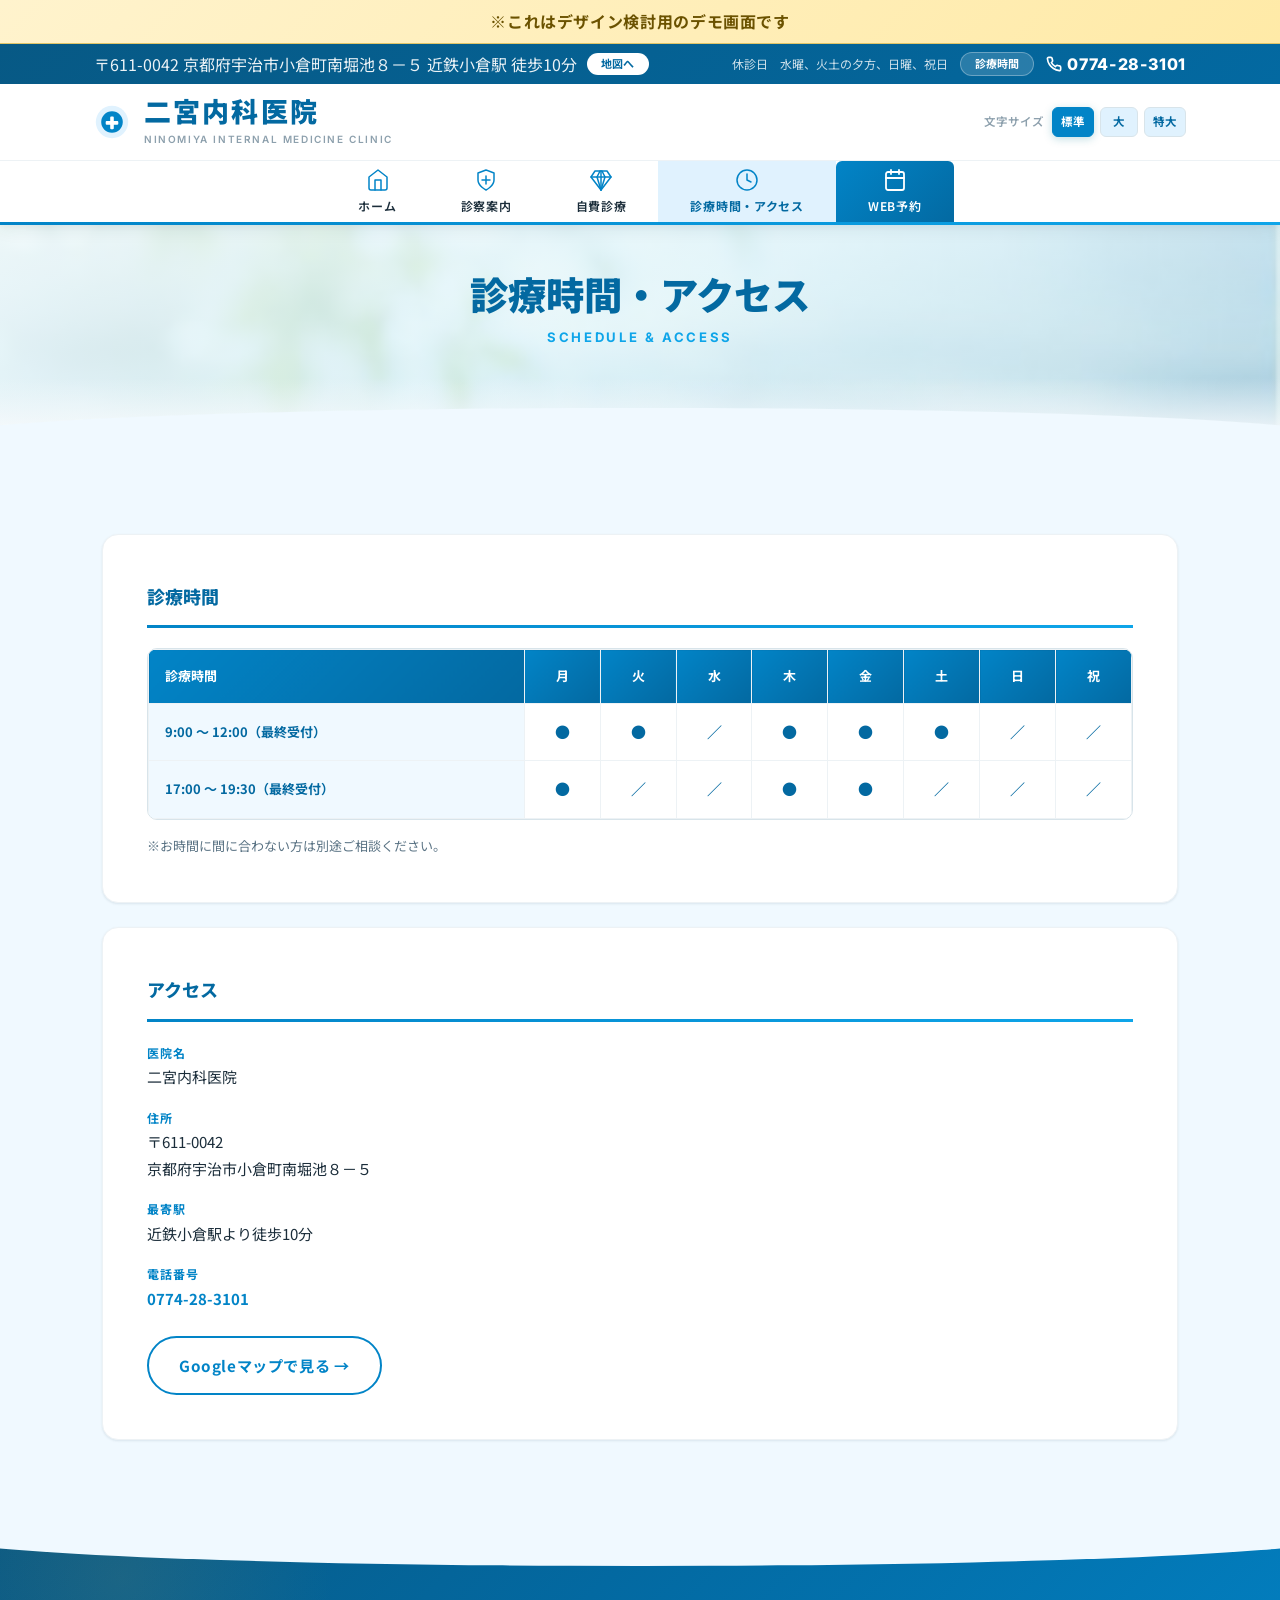
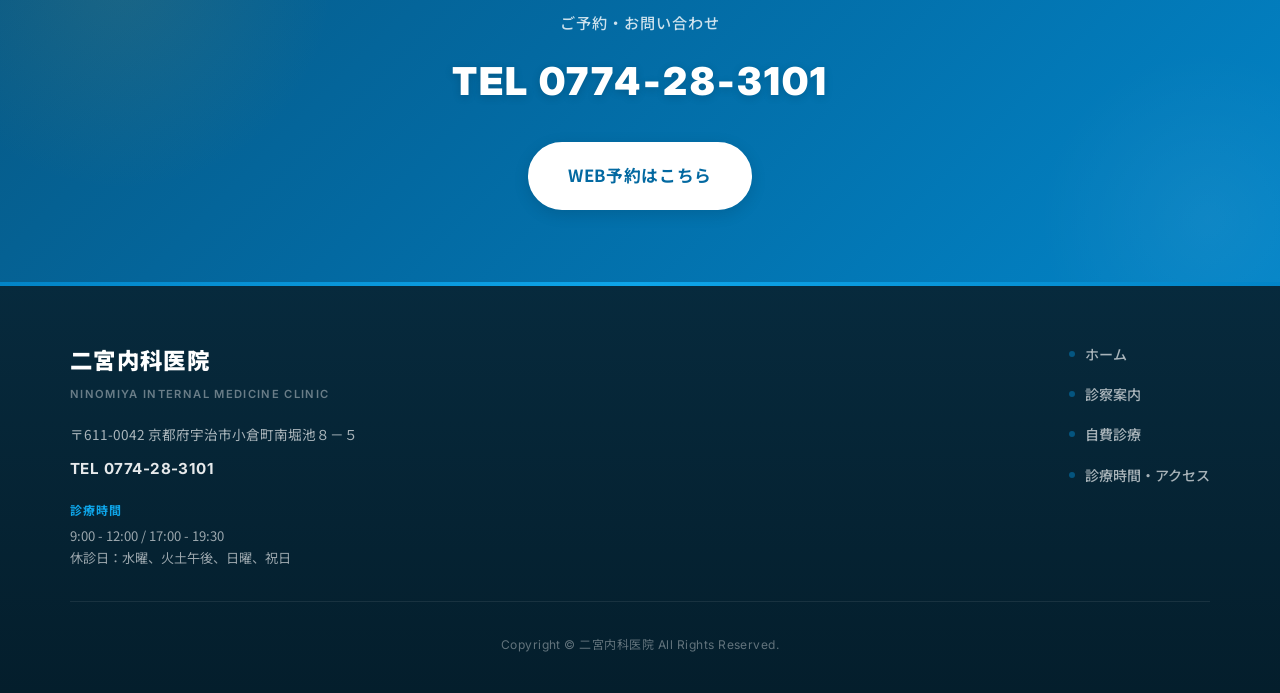
==== commit 9ba8d337: "Update: Premium design overhaul with Sky Blue theme and new SVG icons" ====
--- a/access.html
+++ b/access.html
@@ -33,7 +33,11 @@
       <div class="brandbar__inner">
         <a class="brandbar__logo" href="index.html">
           <span class="brandbar__icon">
-            <svg width="36" height="36" viewBox="0 0 48 48" fill="none"><rect width="48" height="48" rx="10" fill="#1976d2"/><path d="M24 10v28M14 24h20" stroke="#fff" stroke-width="4" stroke-linecap="round"/></svg>
+            <svg width="36" height="36" viewBox="0 0 40 40" fill="none" xmlns="http://www.w3.org/2000/svg">
+              <path d="M20 2C10.0589 2 2 10.0589 2 20C2 29.9411 10.0589 38 20 38C29.9411 38 38 29.9411 38 20C38 10.0589 29.9411 2 20 2Z" fill="var(--c-primary-light)"/>
+              <path d="M20 8C13.3726 8 8 13.3726 8 20C8 26.6274 13.3726 32 20 32C26.6274 32 32 26.6274 32 20C32 13.3726 26.6274 8 20 8Z" fill="var(--c-primary)"/>
+              <path d="M19 14H21C21.5523 14 22 14.4477 22 15V19H26C26.5523 19 27 19.4477 27 20V22C27 22.5523 26.5523 23 26 23H22V27C22 27.5523 21.5523 28 21 28H19C18.4477 28 18 27.5523 18 27V23H14C13.4477 23 13 22.5523 13 22V20C13 19.4477 13.4477 19 14 19H18V15C18 14.4477 18.4477 14 19 14Z" fill="#FFFFFF"/>
+            </svg>
           </span>
           <span class="brandbar__text">
             <span class="brandbar__name">二宮内科医院</span>
@@ -54,25 +58,25 @@
         <ul class="gnav__list">
           <li>
             <a href="index.html" class="gnav__item">
-              <svg class="gnav__icon" viewBox="0 0 24 24" fill="none" stroke="currentColor" stroke-width="1.8" stroke-linecap="round" stroke-linejoin="round"><path d="M3 9l9-7 9 7v11a2 2 0 01-2 2H5a2 2 0 01-2-2z"/><polyline points="9 22 9 12 15 12 15 22"/></svg>
+              <svg class="gnav__icon" viewBox="0 0 24 24" fill="none" stroke="currentColor" stroke-width="1.5" stroke-linecap="round" stroke-linejoin="round"><path d="M3 9l9-7 9 7v11a2 2 0 0 1-2 2H5a2 2 0 0 1-2-2z"/><path d="M9 22V12h6v10"/></svg>
               <span class="gnav__label">ホーム</span>
             </a>
           </li>
           <li>
             <a href="medical.html" class="gnav__item">
-              <svg class="gnav__icon" viewBox="0 0 24 24" fill="none" stroke="currentColor" stroke-width="1.8" stroke-linecap="round" stroke-linejoin="round"><path d="M22 12h-4l-3 9L9 3l-3 9H2"/></svg>
+              <svg class="gnav__icon" viewBox="0 0 24 24" fill="none" stroke="currentColor" stroke-width="1.5" stroke-linecap="round" stroke-linejoin="round"><path d="M12 22s8-4 8-10V5l-8-3-8 3v7c0 6 8 10 8 10z"/><path d="M12 8v8"/><path d="M8 12h8"/></svg>
               <span class="gnav__label">診察案内</span>
             </a>
           </li>
           <li>
             <a href="jihi.html" class="gnav__item">
-              <svg class="gnav__icon" viewBox="0 0 24 24" fill="none" stroke="currentColor" stroke-width="1.8" stroke-linecap="round" stroke-linejoin="round"><polygon points="12 2 15.09 8.26 22 9.27 17 14.14 18.18 21.02 12 17.77 5.82 21.02 7 14.14 2 9.27 8.91 8.26 12 2"/></svg>
+              <svg class="gnav__icon" viewBox="0 0 24 24" fill="none" stroke="currentColor" stroke-width="1.5" stroke-linecap="round" stroke-linejoin="round"><path d="M6 3h12l4 6-10 13L2 9Z"/><path d="M11 3 8 9l4 13"/><path d="M12 3v19"/><path d="M13 3l3 6-4 13"/><path d="M2 9h20"/></svg>
               <span class="gnav__label">自費診療</span>
             </a>
           </li>
           <li>
             <a href="access.html" class="gnav__item gnav__item--current">
-              <svg class="gnav__icon" viewBox="0 0 24 24" fill="none" stroke="currentColor" stroke-width="1.8" stroke-linecap="round" stroke-linejoin="round"><path d="M21 10c0 7-9 13-9 13s-9-6-9-13a9 9 0 0118 0z"/><circle cx="12" cy="10" r="3"/></svg>
+              <svg class="gnav__icon" viewBox="0 0 24 24" fill="none" stroke="currentColor" stroke-width="1.5" stroke-linecap="round" stroke-linejoin="round"><circle cx="12" cy="12" r="10"/><path d="M12 6v6l4 2"/></svg>
               <span class="gnav__label">診療時間・アクセス</span>
             </a>
           </li>
@@ -107,7 +111,7 @@
 
   <main>
     <!-- ===== サブページヒーロー ===== -->
-    <section class="subpage-hero">
+    <section class="subpage-hero subpage-hero--access">
       <div class="subpage-hero__inner">
         <h1 class="subpage-hero__title">診療時間・アクセス</h1>
         <p class="subpage-hero__sub">schedule &amp; access</p>
@@ -206,8 +210,13 @@
       <div class="footer__main">
         <div class="footer__info">
           <p class="footer__name">二宮内科医院</p>
+          <span class="footer__name-en">NINOMIYA INTERNAL MEDICINE CLINIC</span>
           <p class="footer__address">〒611-0042 京都府宇治市小倉町南堀池８－５</p>
           <p class="footer__tel-text"><a href="tel:0774283101">TEL 0774-28-3101</a></p>
+          <div class="footer__schedule">
+            <p class="footer__schedule-title">診療時間</p>
+            <p>9:00 - 12:00 / 17:00 - 19:30<br>休診日：水曜、火土午後、日曜、祝日</p>
+          </div>
         </div>
         <nav class="footer__nav">
           <ul>
@@ -222,6 +231,10 @@
     </div>
   </footer>
 
+  <button class="back-to-top" id="backToTop" aria-label="ページトップへ戻る">
+    <svg viewBox="0 0 24 24"><path d="M18 15l-6-6-6 6"/></svg>
+  </button>
+
   <script src="main.js"></script>
 </body>
 </html>
--- a/style.css
+++ b/style.css
@@ -1,31 +1,57 @@
 /* ============================================
-   二宮内科医院 – メインスタイルシート
-   カラー: 内科クリニックらしい青・水色基調
+   二宮内科医院 – Premium Design System
+   Concept: 清潔感 × 上品さ × 信頼感
    ============================================ */
 
+/* ---------- Google Fonts ---------- */
+@import url('https://fonts.googleapis.com/css2?family=Inter:wght@400;500;600;700;800;900&family=Noto+Sans+JP:wght@400;500;600;700;800;900&display=swap');
+
+/* ============================================
+   Design Tokens
+   ============================================ */
 :root {
-  --c-primary: #1976d2;
-  --c-primary-dark: #0d47a1;
-  --c-primary-light: #e3f2fd;
-  --c-primary-pale: #f0f7ff;
-  --c-accent: #0288d1;
-  --c-text: #1a2a3a;
-  --c-text-muted: #546e7a;
-  --c-bg: #f5f9fc;
-  --c-white: #ffffff;
-  --c-border: #d0dfe8;
-  --c-shadow: rgba(13, 71, 161, 0.08);
+  /* ── Colour ── */
+  --c-primary: #0284C7;
+  --c-primary-dark: #0369A1;
+  --c-primary-deeper: #075985;
+  --c-primary-light: #E0F2FE;
+  --c-primary-pale: #F0F9FF;
+  --c-accent: #0EA5E9;
+  --c-accent-light: #E0F2FE;
+  --c-text: #1B2D3A;
+  --c-text-muted: #5A7384;
+  --c-text-light: #8DA0AD;
+  --c-bg: #F7FAFC;
+  --c-white: #FFFFFF;
+  --c-border: #D8E4EA;
+  --c-border-light: #EDF2F5;
+
+  /* ── Shadow ── */
+  --shadow-sm: 0 1px 3px rgba(11,58,70,0.06), 0 1px 2px rgba(11,58,70,0.04);
+  --shadow-md: 0 4px 16px rgba(11,58,70,0.08), 0 2px 6px rgba(11,58,70,0.04);
+  --shadow-lg: 0 12px 40px rgba(11,58,70,0.12), 0 4px 12px rgba(11,58,70,0.06);
+  --shadow-xl: 0 24px 60px rgba(11,58,70,0.16), 0 8px 20px rgba(11,58,70,0.08);
+  --shadow-glow: 0 0 24px rgba(11,122,142,0.18);
+
+  /* ── Layout ── */
   --banner-h: 44px;
   --topbar-h: 40px;
-  --brandbar-h: 72px;
-  --gnav-h: 70px;
+  --brandbar-h: 76px;
+  --gnav-h: 64px;
   --header-h: calc(var(--topbar-h) + var(--brandbar-h) + var(--gnav-h));
-  --radius: 14px;
-  --radius-sm: 8px;
-  --max-w: 1120px;
-  --font: "Yu Gothic UI", "Hiragino Kaku Gothic ProN", Meiryo, sans-serif;
-}
-
+  --radius: 16px;
+  --radius-sm: 10px;
+  --radius-xs: 6px;
+  --max-w: 1140px;
+
+  /* ── Font ── */
+  --font: "Noto Sans JP", "Inter", "Hiragino Kaku Gothic ProN", "Yu Gothic UI", Meiryo, sans-serif;
+  --font-en: "Inter", "Noto Sans JP", sans-serif;
+}
+
+/* ============================================
+   Reset & Base
+   ============================================ */
 *,
 *::before,
 *::after {
@@ -36,17 +62,19 @@
 
 html {
   scroll-behavior: smooth;
-  scroll-padding-top: calc(var(--banner-h) + var(--header-h) + 16px);
+  scroll-padding-top: calc(var(--banner-h) + var(--header-h) + 20px);
   overflow-x: hidden;
 }
 
 body {
   font-family: var(--font);
-  font-size: 1.0625rem;
+  font-size: 1rem;
   line-height: 1.9;
   color: var(--c-text);
   background: var(--c-bg);
   overflow-x: hidden;
+  -webkit-font-smoothing: antialiased;
+  -moz-osx-font-smoothing: grayscale;
 }
 
 body.no-scroll {
@@ -56,7 +84,7 @@
 a {
   color: var(--c-primary);
   text-decoration: none;
-  transition: color 0.2s;
+  transition: color 0.25s ease, opacity 0.25s ease;
 }
 
 a:hover {
@@ -68,7 +96,9 @@
   height: auto;
 }
 
-/* ========== デモバナー ========== */
+/* ============================================
+   Demo Banner
+   ============================================ */
 .demo-banner {
   position: fixed;
   top: 0;
@@ -79,28 +109,36 @@
   display: flex;
   align-items: center;
   justify-content: center;
-  background: #fff3cd;
-  border-bottom: 2px solid #c9a032;
+  background: linear-gradient(135deg, #FFF3CD 0%, #FFEAA7 100%);
+  border-bottom: 1px solid #E0C56A;
   font-weight: 700;
   font-size: 13px;
-  color: #664d03;
+  color: #6B5200;
+  letter-spacing: 0.04em;
 }
 
 /* ============================================
-   ヘッダー 3段構成
+   Header – 3-Tier Premium
    ============================================ */
 .header {
   position: sticky;
   top: var(--banner-h);
   z-index: 1000;
-  background: var(--c-white);
-  box-shadow: 0 2px 12px var(--c-shadow);
-}
-
-/* ----- 1段目: トップバー ----- */
+  background: rgba(255,255,255,0.92);
+  backdrop-filter: blur(16px);
+  -webkit-backdrop-filter: blur(16px);
+  box-shadow: var(--shadow-md);
+  transition: transform 0.35s cubic-bezier(0.4,0,0.2,1), box-shadow 0.35s ease;
+}
+
+.header.is-hidden {
+  transform: translateY(-100%);
+}
+
+/* ── Topbar ── */
 .topbar {
-  background: var(--c-primary-dark);
-  color: rgba(255, 255, 255, 0.92);
+  background: linear-gradient(135deg, var(--c-primary-deeper) 0%, var(--c-primary-dark) 100%);
+  color: rgba(255,255,255,0.92);
   font-size: 12.5px;
   line-height: 1.4;
 }
@@ -129,25 +167,28 @@
   white-space: nowrap;
   overflow: hidden;
   text-overflow: ellipsis;
+  font-weight: 400;
 }
 
 .topbar__map {
   flex-shrink: 0;
   display: inline-flex;
   align-items: center;
-  padding: 3px 12px;
-  font-size: 11.5px;
-  font-weight: 700;
-  color: var(--c-primary-dark);
-  background: #fff;
+  padding: 3px 14px;
+  font-size: 11px;
+  font-weight: 700;
+  color: var(--c-primary-dark);
+  background: var(--c-white);
   border-radius: 999px;
   text-decoration: none;
-  transition: background 0.2s;
+  transition: background 0.25s, transform 0.2s;
+  letter-spacing: 0.02em;
 }
 
 .topbar__map:hover {
   background: var(--c-primary-light);
   color: var(--c-primary-dark);
+  transform: translateY(-1px);
 }
 
 .topbar__right {
@@ -161,23 +202,25 @@
 .topbar__holiday {
   white-space: nowrap;
   font-size: 12px;
+  opacity: 0.88;
 }
 
 .topbar__schedule-btn {
   display: inline-flex;
   align-items: center;
   padding: 3px 14px;
-  font-size: 11.5px;
+  font-size: 11px;
   font-weight: 700;
   color: var(--c-white);
-  background: var(--c-primary);
+  background: rgba(255,255,255,0.15);
+  border: 1px solid rgba(255,255,255,0.3);
   border-radius: 999px;
   text-decoration: none;
-  transition: background 0.2s;
+  transition: background 0.25s;
 }
 
 .topbar__schedule-btn:hover {
-  background: var(--c-accent);
+  background: rgba(255,255,255,0.25);
   color: var(--c-white);
 }
 
@@ -185,11 +228,12 @@
   display: inline-flex;
   align-items: center;
   gap: 5px;
-  font-size: 16.8px;
+  font-family: var(--font-en);
+  font-size: 16px;
   font-weight: 800;
   color: var(--c-white);
   text-decoration: none;
-  letter-spacing: 0.03em;
+  letter-spacing: 0.04em;
   white-space: nowrap;
 }
 
@@ -202,9 +246,9 @@
   flex-shrink: 0;
 }
 
-/* ----- 2段目: ブランドバー ----- */
+/* ── Brandbar ── */
 .brandbar {
-  border-bottom: 1px solid var(--c-border);
+  border-bottom: 1px solid var(--c-border-light);
 }
 
 .brandbar__inner {
@@ -219,9 +263,14 @@
 .brandbar__logo {
   display: flex;
   align-items: center;
-  gap: 12px;
+  gap: 14px;
   text-decoration: none;
   color: inherit;
+  transition: opacity 0.2s;
+}
+
+.brandbar__logo:hover {
+  opacity: 0.85;
 }
 
 .brandbar__icon {
@@ -231,23 +280,25 @@
 
 .brandbar__name {
   display: block;
-  font-size: clamp(19.2px, 2.8vw, 25.6px);
+  font-size: clamp(20px, 2.8vw, 27px);
   font-weight: 900;
   color: var(--c-primary-dark);
-  letter-spacing: 0.06em;
+  letter-spacing: 0.08em;
   line-height: 1.2;
 }
 
 .brandbar__sub {
   display: block;
-  font-size: 10.4px;
+  font-family: var(--font-en);
+  font-size: 10px;
   font-weight: 600;
-  color: var(--c-text-muted);
-  letter-spacing: 0.12em;
-  margin-top: 2px;
-}
-
-/* ----- 文字サイズ切替 ----- */
+  color: var(--c-text-light);
+  letter-spacing: 0.16em;
+  text-transform: uppercase;
+  margin-top: 3px;
+}
+
+/* ── Font Size Switcher ── */
 .fontsize {
   display: flex;
   align-items: center;
@@ -258,8 +309,8 @@
 
 .fontsize__label {
   font-size: 11.5px;
-  font-weight: 700;
-  color: var(--c-text-muted);
+  font-weight: 600;
+  color: var(--c-text-light);
   white-space: nowrap;
   margin-right: 2px;
 }
@@ -277,23 +328,24 @@
   color: var(--c-primary-dark);
   background: var(--c-primary-light);
   border: 1px solid var(--c-border);
-  border-radius: 4px;
+  border-radius: var(--radius-xs);
   cursor: pointer;
-  transition: background 0.2s, color 0.2s, border-color 0.2s;
+  transition: all 0.25s ease;
   line-height: 1;
 }
 
 .fontsize__btn:hover {
-  background: #c8dff5;
+  background: #C0E4EB;
 }
 
 .fontsize__btn.is-active {
   color: var(--c-white);
   background: var(--c-primary);
   border-color: var(--c-primary);
-}
-
-/* ========== 文字サイズ切替 ========== */
+  box-shadow: 0 2px 8px rgba(11,122,142,0.25);
+}
+
+/* ── Font Size Classes ── */
 html.fs-large {
   font-size: 20.8px;
 }
@@ -302,7 +354,6 @@
   font-size: 25.6px;
 }
 
-/* ナビ・操作UIだけpx固定（レイアウト維持） */
 .header,
 .topbar,
 .brandbar,
@@ -316,12 +367,22 @@
   font-size: 16px;
 }
 
-/* テーブル・セクション見出しはpx固定で文字サイズ変更の影響を受けない */
-
-/* ----- 3段目: グローバルナビ ----- */
+/* ── Global Nav ── */
 .gnav {
   background: var(--c-white);
-  border-bottom: 3px solid var(--c-primary);
+  border-bottom: none;
+  position: relative;
+}
+
+.gnav::after {
+  content: "";
+  position: absolute;
+  bottom: 0;
+  left: 0;
+  right: 0;
+  height: 3px;
+  background: linear-gradient(90deg, var(--c-primary), var(--c-accent), var(--c-primary));
+  background-size: 200% 100%;
 }
 
 .gnav__inner {
@@ -342,12 +403,12 @@
   flex-direction: column;
   align-items: center;
   justify-content: center;
-  gap: 4px;
+  gap: 3px;
   padding: 10px clamp(14px, 2.5vw, 32px);
   text-decoration: none;
   color: var(--c-text);
-  font-weight: 700;
-  transition: background 0.2s, color 0.2s;
+  font-weight: 600;
+  transition: all 0.3s ease;
   position: relative;
   height: var(--gnav-h);
 }
@@ -360,36 +421,42 @@
   transform: translateX(-50%);
   width: 0;
   height: 3px;
-  background: var(--c-primary);
+  background: linear-gradient(90deg, var(--c-primary), var(--c-accent));
   border-radius: 2px 2px 0 0;
-  transition: width 0.25s;
+  transition: width 0.35s cubic-bezier(0.4,0,0.2,1);
 }
 
 .gnav__item:hover {
-  background: var(--c-primary-light);
+  background: var(--c-primary-pale);
   color: var(--c-primary-dark);
 }
 
 .gnav__item:hover::after {
-  width: 60%;
+  width: 80%;
 }
 
 .gnav__icon {
-  width: 26px;
-  height: 26px;
+  width: 24px;
+  height: 24px;
   stroke: var(--c-primary);
   flex-shrink: 0;
+  transition: stroke 0.3s, transform 0.3s;
+}
+
+.gnav__item:hover .gnav__icon {
+  transform: translateY(-2px);
 }
 
 .gnav__label {
-  font-size: 12.5px;
-  letter-spacing: 0.04em;
+  font-size: 12px;
+  letter-spacing: 0.06em;
   white-space: nowrap;
 }
 
 .gnav__item--reserve {
   color: var(--c-white);
-  background: var(--c-primary);
+  background: linear-gradient(135deg, var(--c-primary) 0%, var(--c-primary-dark) 100%);
+  border-radius: var(--radius-xs) var(--radius-xs) 0 0;
 }
 
 .gnav__item--reserve .gnav__icon {
@@ -397,7 +464,7 @@
 }
 
 .gnav__item--reserve:hover {
-  background: var(--c-primary-dark);
+  background: linear-gradient(135deg, var(--c-primary-dark) 0%, var(--c-primary-deeper) 100%);
   color: var(--c-white);
 }
 
@@ -405,7 +472,17 @@
   display: none;
 }
 
-/* ----- ハンバーガー ----- */
+.gnav__item--current {
+  color: var(--c-primary-dark);
+  background: var(--c-primary-light);
+  font-weight: 700;
+}
+
+.gnav__item--current::after {
+  width: 80%;
+}
+
+/* ── Hamburger ── */
 .hamburger {
   display: none;
   position: fixed;
@@ -415,27 +492,32 @@
   flex-direction: column;
   justify-content: center;
   gap: 5px;
-  width: 44px;
-  height: 44px;
+  width: 46px;
+  height: 46px;
   background: var(--c-white);
   border: 1px solid var(--c-border);
   border-radius: var(--radius-sm);
   cursor: pointer;
-  padding: 10px;
-  box-shadow: 0 2px 8px var(--c-shadow);
+  padding: 11px;
+  box-shadow: var(--shadow-md);
+  transition: box-shadow 0.3s;
+}
+
+.hamburger:hover {
+  box-shadow: var(--shadow-lg);
 }
 
 .hamburger span {
   display: block;
   width: 100%;
-  height: 2.5px;
+  height: 2px;
   background: var(--c-primary-dark);
   border-radius: 2px;
   transition: transform 0.3s, opacity 0.3s;
 }
 
 .hamburger.is-open span:nth-child(1) {
-  transform: translateY(7.5px) rotate(45deg);
+  transform: translateY(7px) rotate(45deg);
 }
 
 .hamburger.is-open span:nth-child(2) {
@@ -443,10 +525,10 @@
 }
 
 .hamburger.is-open span:nth-child(3) {
-  transform: translateY(-7.5px) rotate(-45deg);
-}
-
-/* ----- モバイルメニュー ----- */
+  transform: translateY(-7px) rotate(-45deg);
+}
+
+/* ── Mobile Menu ── */
 .mobile-menu {
   position: fixed;
   top: 0;
@@ -455,10 +537,10 @@
   height: 100vh;
   z-index: 1050;
   background: var(--c-white);
-  box-shadow: -4px 0 24px var(--c-shadow);
-  transition: right 0.35s cubic-bezier(0.4, 0, 0.2, 1);
+  box-shadow: -8px 0 32px rgba(0,0,0,0.12);
+  transition: right 0.4s cubic-bezier(0.4, 0, 0.2, 1);
   overflow-y: auto;
-  padding: 72px 24px 32px;
+  padding: 80px 28px 36px;
 }
 
 .mobile-menu.is-open {
@@ -470,35 +552,39 @@
 }
 
 .mobile-menu li {
-  border-bottom: 1px solid var(--c-border);
+  border-bottom: 1px solid var(--c-border-light);
 }
 
 .mobile-menu li a {
-  display: block;
+  display: flex;
+  align-items: center;
   padding: 18px 4px;
-  font-size: 17.3px;
+  font-size: 16px;
   font-weight: 700;
   color: var(--c-text);
+  transition: color 0.2s, padding-left 0.2s;
 }
 
 .mobile-menu li a:hover {
   color: var(--c-primary);
+  padding-left: 12px;
 }
 
 .mobile-menu__reserve {
   display: block;
-  margin-top: 24px;
+  margin-top: 28px;
   padding: 16px;
   text-align: center;
   font-weight: 800;
-  font-size: 16.8px;
+  font-size: 16px;
   color: var(--c-white) !important;
-  background: var(--c-primary);
+  background: linear-gradient(135deg, var(--c-primary), var(--c-primary-dark));
   border-radius: var(--radius-sm);
+  transition: box-shadow 0.3s;
 }
 
 .mobile-menu__reserve:hover {
-  background: var(--c-primary-dark);
+  box-shadow: var(--shadow-lg);
   color: var(--c-white) !important;
 }
 
@@ -508,7 +594,7 @@
   padding: 16px;
   text-align: center;
   font-weight: 700;
-  font-size: 16.8px;
+  font-size: 16px;
   color: var(--c-primary-dark) !important;
   background: var(--c-primary-light);
   border-radius: var(--radius-sm);
@@ -518,10 +604,12 @@
   position: fixed;
   inset: 0;
   z-index: 1040;
-  background: rgba(0, 0, 0, 0.35);
+  background: rgba(0, 0, 0, 0.4);
+  backdrop-filter: blur(4px);
+  -webkit-backdrop-filter: blur(4px);
   opacity: 0;
   pointer-events: none;
-  transition: opacity 0.35s;
+  transition: opacity 0.4s;
 }
 
 .mobile-overlay.is-open {
@@ -529,31 +617,53 @@
   pointer-events: auto;
 }
 
-/* ========== 共通ボタン ========== */
+/* ============================================
+   Buttons – Premium
+   ============================================ */
 .btn {
   display: inline-flex;
   align-items: center;
   justify-content: center;
-  padding: 12px 28px;
+  padding: 13px 30px;
+  font-family: inherit;
   font-size: 0.95rem;
-  font-weight: 800;
+  font-weight: 700;
   border-radius: 999px;
   text-decoration: none;
-  transition: background 0.2s, color 0.2s, border-color 0.2s;
-  letter-spacing: 0.03em;
+  transition: all 0.3s cubic-bezier(0.4,0,0.2,1);
+  letter-spacing: 0.04em;
   cursor: pointer;
   border: 2px solid transparent;
+  position: relative;
+  overflow: hidden;
+}
+
+/* Shine effect */
+.btn::before {
+  content: "";
+  position: absolute;
+  top: 0;
+  left: -100%;
+  width: 100%;
+  height: 100%;
+  background: linear-gradient(90deg, transparent, rgba(255,255,255,0.25), transparent);
+  transition: left 0.5s ease;
+}
+
+.btn:hover::before {
+  left: 100%;
 }
 
 .btn--primary {
   color: var(--c-white);
-  background: var(--c-primary);
+  background: linear-gradient(135deg, var(--c-primary) 0%, var(--c-primary-dark) 100%);
   border-color: var(--c-primary);
+  box-shadow: 0 4px 16px rgba(11,122,142,0.3);
 }
 
 .btn--primary:hover {
-  background: var(--c-primary-dark);
-  border-color: var(--c-primary-dark);
+  transform: translateY(-2px);
+  box-shadow: 0 8px 24px rgba(11,122,142,0.4);
   color: var(--c-white);
 }
 
@@ -566,83 +676,188 @@
 .btn--outline:hover {
   background: var(--c-primary-light);
   color: var(--c-primary-dark);
+  transform: translateY(-2px);
+  box-shadow: var(--shadow-md);
 }
 
 .btn--white {
   color: var(--c-primary-dark);
   background: var(--c-white);
   border-color: var(--c-white);
+  box-shadow: 0 4px 16px rgba(0,0,0,0.12);
 }
 
 .btn--white:hover {
   background: var(--c-primary-light);
   border-color: var(--c-primary-light);
+  transform: translateY(-2px);
+  box-shadow: 0 8px 24px rgba(0,0,0,0.16);
+}
+
+.btn--accent {
+  color: var(--c-white);
+  background: linear-gradient(135deg, var(--c-accent) 0%, #C4942D 100%);
+  border-color: var(--c-accent);
+  box-shadow: 0 4px 16px rgba(212,168,67,0.35);
+}
+
+.btn--accent:hover {
+  transform: translateY(-2px);
+  box-shadow: 0 8px 24px rgba(212,168,67,0.45);
+  color: var(--c-white);
 }
 
 .btn--lg {
-  padding: 16px 36px;
+  padding: 16px 38px;
   font-size: 1.05rem;
 }
 
-/* ========== ヒーロー ========== */
+.btn--sm {
+  padding: 8px 20px;
+  font-size: 0.85rem;
+}
+
+/* ============================================
+   Hero – Premium
+   ============================================ */
 .hero {
   position: relative;
   background:
-    linear-gradient(135deg, rgba(227, 242, 253, 0.95) 0%, rgba(179, 213, 247, 0.85) 50%, rgba(25, 118, 210, 0.7) 100%);
-  min-height: clamp(340px, 50vh, 540px);
+    linear-gradient(160deg, rgba(242,250,251,0.95) 0%, rgba(224,244,248,0.8) 30%, rgba(11,122,142,0.12) 70%, rgba(6,90,107,0.08) 100%),
+    url('images/hero-bg.png') right center / cover no-repeat;
+  min-height: clamp(380px, 55vh, 580px);
   display: flex;
   align-items: center;
+  overflow: hidden;
+}
+
+/* Decorative floating elements */
+.hero::before {
+  content: "";
+  position: absolute;
+  top: 15%;
+  right: 8%;
+  width: 300px;
+  height: 300px;
+  background: radial-gradient(circle, rgba(11,122,142,0.06) 0%, transparent 70%);
+  border-radius: 50%;
+  animation: heroFloat 8s ease-in-out infinite;
+}
+
+.hero::after {
+  content: "";
+  position: absolute;
+  bottom: 10%;
+  right: 20%;
+  width: 200px;
+  height: 200px;
+  background: radial-gradient(circle, rgba(212,168,67,0.08) 0%, transparent 70%);
+  border-radius: 50%;
+  animation: heroFloat 10s ease-in-out infinite reverse;
+}
+
+@keyframes heroFloat {
+  0%, 100% { transform: translate(0, 0); }
+  50% { transform: translate(-20px, -30px); }
 }
 
 .hero__inner {
   max-width: var(--max-w);
   margin: 0 auto;
-  padding: clamp(40px, 7vw, 72px) clamp(20px, 5vw, 48px);
+  padding: clamp(40px, 7vw, 80px) clamp(20px, 5vw, 48px);
   width: 100%;
+  position: relative;
+  z-index: 2;
 }
 
 .hero__label {
   display: inline-block;
-  font-size: 0.85rem;
-  font-weight: 700;
-  color: var(--c-primary-dark);
-  background: rgba(255, 255, 255, 0.75);
-  padding: 6px 18px;
+  font-size: 0.82rem;
+  font-weight: 700;
+  color: var(--c-primary-dark);
+  background: rgba(255,255,255,0.85);
+  backdrop-filter: blur(8px);
+  -webkit-backdrop-filter: blur(8px);
+  padding: 7px 22px;
   border-radius: 999px;
-  margin-bottom: 16px;
-  letter-spacing: 0.08em;
+  margin-bottom: 20px;
+  letter-spacing: 0.1em;
+  border: 1px solid rgba(11,122,142,0.1);
+  animation: heroSlideUp 0.8s ease-out both;
 }
 
 .hero__title {
   font-size: clamp(2rem, 5vw, 3.2rem);
   font-weight: 900;
   color: var(--c-primary-dark);
-  line-height: 1.2;
+  line-height: 1.25;
   margin-bottom: 16px;
+  letter-spacing: 0.04em;
+  animation: heroSlideUp 0.8s 0.15s ease-out both;
 }
 
 .hero__catch {
-  font-size: clamp(1rem, 2.2vw, 1.25rem);
-  font-weight: 600;
+  font-size: clamp(0.95rem, 2.2vw, 1.2rem);
+  font-weight: 500;
   color: var(--c-text);
-  line-height: 1.8;
-  margin-bottom: 28px;
+  line-height: 1.9;
+  margin-bottom: 32px;
   max-width: 32em;
+  animation: heroSlideUp 0.8s 0.3s ease-out both;
 }
 
 .hero__actions {
   display: flex;
   flex-wrap: wrap;
   gap: 14px;
-}
-
-/* ========== セクション共通 ========== */
+  animation: heroSlideUp 0.8s 0.45s ease-out both;
+}
+
+@keyframes heroSlideUp {
+  from {
+    opacity: 0;
+    transform: translateY(28px);
+  }
+  to {
+    opacity: 1;
+    transform: translateY(0);
+  }
+}
+
+/* ============================================
+   Section – Premium
+   ============================================ */
 .section {
-  padding: clamp(48px, 7vw, 80px) 0;
+  padding: clamp(56px, 8vw, 96px) 0;
+  position: relative;
 }
 
 .section--tinted {
   background: var(--c-primary-pale);
+  position: relative;
+}
+
+.section--tinted::before {
+  content: "";
+  position: absolute;
+  top: -30px;
+  left: 0;
+  width: 100%;
+  height: 30px;
+  background: var(--c-primary-pale);
+  clip-path: ellipse(55% 100% at 50% 100%);
+}
+
+.section--tinted::after {
+  content: "";
+  position: absolute;
+  bottom: -30px;
+  left: 0;
+  width: 100%;
+  height: 30px;
+  background: var(--c-primary-pale);
+  clip-path: ellipse(55% 100% at 50% 0%);
+  z-index: 1;
 }
 
 .section__inner {
@@ -653,7 +868,8 @@
 
 .section__heading {
   text-align: center;
-  margin-bottom: clamp(32px, 5vw, 48px);
+  margin-bottom: clamp(36px, 5vw, 56px);
+  position: relative;
 }
 
 .section__title {
@@ -661,19 +877,35 @@
   font-weight: 900;
   color: var(--c-primary-dark);
   line-height: 1.3;
-  margin-bottom: 4px;
+  margin-bottom: 6px;
+  position: relative;
+  display: inline-block;
 }
 
 .section__title-en {
   display: block;
-  font-size: 0.82rem;
-  font-weight: 700;
-  color: var(--c-primary);
-  letter-spacing: 0.15em;
+  font-family: var(--font-en);
+  font-size: 0.78rem;
+  font-weight: 700;
+  color: var(--c-accent);
+  letter-spacing: 0.2em;
   text-transform: uppercase;
 }
 
-/* ========== お知らせ ========== */
+/* Decorative line under heading */
+.section__heading::after {
+  content: "";
+  display: block;
+  width: 48px;
+  height: 3px;
+  background: linear-gradient(90deg, var(--c-primary), var(--c-accent));
+  border-radius: 2px;
+  margin: 14px auto 0;
+}
+
+/* ============================================
+   News
+   ============================================ */
 .news-list {
   list-style: none;
   max-width: 800px;
@@ -685,38 +917,40 @@
   flex-wrap: wrap;
   align-items: baseline;
   gap: 6px 12px;
-  padding: 10px 0;
-  border-bottom: 1px solid var(--c-border);
+  padding: 14px 0;
+  border-bottom: 1px solid var(--c-border-light);
+  transition: background 0.2s;
 }
 
 .news-item:first-child {
-  border-top: 1px solid var(--c-border);
+  border-top: 1px solid var(--c-border-light);
 }
 
 .news-item__date {
-  font-size: 0.85rem;
-  font-weight: 700;
-  color: var(--c-text-muted);
+  font-family: var(--font-en);
+  font-size: 0.82rem;
+  font-weight: 600;
+  color: var(--c-text-light);
   flex-shrink: 0;
 }
 
 .news-item__badge {
   display: inline-block;
-  font-size: 0.72rem;
+  font-size: 0.7rem;
   font-weight: 700;
   color: var(--c-primary-dark);
   background: var(--c-primary-light);
-  padding: 2px 12px;
+  padding: 2px 14px;
   border-radius: 999px;
   flex-shrink: 0;
 }
 
 .news-item__text {
   flex: 1 1 100%;
-  font-size: 0.95rem;
-  font-weight: 700;
+  font-size: 0.92rem;
+  font-weight: 600;
   color: var(--c-text);
-  line-height: 1.6;
+  line-height: 1.7;
 }
 
 .news-item--has-content .news-item__text {
@@ -725,10 +959,13 @@
   gap: 6px;
 }
 
-/* ----- お知らせアコーディオン ----- */
+/* News Accordion */
 .news-item--has-content {
   cursor: pointer;
-  transition: background 0.2s;
+  transition: all 0.25s;
+  border-radius: var(--radius-xs);
+  padding: 14px 8px;
+  margin: 0 -8px;
 }
 
 .news-item--has-content:hover {
@@ -744,41 +981,48 @@
 }
 
 .news-item__toggle {
-  display: inline-block;
-  font-size: 14px;
-  font-weight: 700;
-  color: var(--c-primary);
-  transition: transform 0.3s;
+  display: inline-flex;
+  align-items: center;
+  justify-content: center;
+  width: 22px;
+  height: 22px;
+  font-size: 13px;
+  font-weight: 700;
+  color: var(--c-white);
+  background: var(--c-primary);
+  border-radius: 50%;
+  transition: transform 0.3s, background 0.3s;
   line-height: 1;
-  vertical-align: middle;
   flex-shrink: 0;
 }
 
 .news-item.is-expanded .news-item__toggle {
   transform: rotate(45deg);
+  background: var(--c-primary-dark);
 }
 
 .news-item__body {
   max-height: 0;
   overflow: hidden;
-  transition: max-height 0.3s ease;
+  transition: max-height 0.35s ease;
 }
 
 .news-item.is-expanded .news-item__body {
-  padding-top: 4px;
+  padding-top: 6px;
 }
 
 .news-item__content {
   background: var(--c-primary-pale);
   border-radius: var(--radius-sm);
-  padding: 10px 14px;
-  font-size: 0.86rem;
-  line-height: 1.7;
+  padding: 14px 18px;
+  font-size: 0.88rem;
+  line-height: 1.75;
   color: var(--c-text);
+  border-left: 3px solid var(--c-primary);
 }
 
 .news-item__content p {
-  margin: 0 0 6px;
+  margin: 0 0 8px;
 }
 
 .news-item__content p:last-child {
@@ -797,126 +1041,214 @@
   text-decoration: underline;
 }
 
-/* ========== 当院の特徴 ========== */
+/* ============================================
+   Features – Glassmorphism Cards
+   ============================================ */
 .features {
   display: grid;
   grid-template-columns: repeat(auto-fit, minmax(300px, 1fr));
-  gap: 24px;
+  gap: 28px;
 }
 
 .feature-card {
-  background: var(--c-white);
+  background: rgba(255,255,255,0.8);
+  backdrop-filter: blur(12px);
+  -webkit-backdrop-filter: blur(12px);
   border-radius: var(--radius);
-  padding: clamp(28px, 4vw, 40px);
-  box-shadow: 0 4px 20px var(--c-shadow);
-  border-top: 4px solid var(--c-primary);
-  transition: transform 0.2s, box-shadow 0.2s;
+  padding: clamp(32px, 4vw, 44px);
+  box-shadow: var(--shadow-md);
+  border: 1px solid rgba(255,255,255,0.6);
+  transition: all 0.4s cubic-bezier(0.4,0,0.2,1);
+  position: relative;
+  overflow: hidden;
+}
+
+.feature-card::before {
+  content: "";
+  position: absolute;
+  top: 0;
+  left: 0;
+  right: 0;
+  height: 4px;
+  background: linear-gradient(90deg, var(--c-primary), var(--c-accent));
+  transform: scaleX(0.3);
+  transform-origin: left;
+  transition: transform 0.4s ease;
 }
 
 .feature-card:hover {
-  transform: translateY(-4px);
-  box-shadow: 0 8px 30px rgba(13, 71, 161, 0.12);
+  transform: translateY(-8px);
+  box-shadow: var(--shadow-xl);
+}
+
+.feature-card:hover::before {
+  transform: scaleX(1);
+}
+
+.feature-card__icon-wrap {
+  display: flex;
+  justify-content: center;
+  margin-bottom: 16px;
+}
+
+.feature-card__svg {
+  width: clamp(68px, 10vw, 88px);
+  height: auto;
+  animation: iconFloat 4s ease-in-out infinite;
+}
+
+@keyframes iconFloat {
+  0%, 100% { transform: translateY(0); }
+  50% { transform: translateY(-6px); }
 }
 
 .feature-card__num {
   display: inline-block;
-  font-size: 2rem;
+  font-family: var(--font-en);
+  font-size: 2.4rem;
   font-weight: 900;
-  color: var(--c-primary);
-  opacity: 0.25;
+  background: linear-gradient(135deg, var(--c-primary) 30%, var(--c-accent));
+  -webkit-background-clip: text;
+  -webkit-text-fill-color: transparent;
+  background-clip: text;
+  opacity: 0.3;
   line-height: 1;
   margin-bottom: 12px;
 }
 
 .feature-card__title {
-  font-size: clamp(1.05rem, 2vw, 1.2rem);
+  font-size: clamp(1rem, 2vw, 1.15rem);
   font-weight: 800;
   color: var(--c-primary-dark);
-  line-height: 1.5;
+  line-height: 1.55;
   margin-bottom: 12px;
 }
 
 .feature-card__text {
-  font-size: 0.95rem;
+  font-size: 0.9rem;
   color: var(--c-text-muted);
-  line-height: 1.85;
-}
-
-/* ========== 診療案内 ========== */
+  line-height: 1.9;
+}
+
+/* ============================================
+   Medical Grid – Cards
+   ============================================ */
 .medical-grid {
   display: grid;
   grid-template-columns: repeat(auto-fill, minmax(280px, 1fr));
-  gap: 18px;
+  gap: 20px;
 }
 
 .medical-card {
-  display: block;
+  display: flex;
+  flex-direction: column;
   background: var(--c-white);
-  border: 1px solid var(--c-border);
+  border: 1px solid var(--c-border-light);
   border-radius: var(--radius);
-  padding: clamp(22px, 3vw, 32px);
+  padding: clamp(24px, 3vw, 34px);
   text-decoration: none;
   color: inherit;
-  transition: transform 0.2s, box-shadow 0.2s, border-color 0.2s;
+  transition: all 0.35s cubic-bezier(0.4,0,0.2,1);
+  position: relative;
+  overflow: hidden;
+}
+
+.medical-card::after {
+  content: "→";
+  position: absolute;
+  bottom: 16px;
+  right: 20px;
+  font-family: var(--font-en);
+  font-size: 1.1rem;
+  font-weight: 700;
+  color: var(--c-primary);
+  opacity: 0;
+  transform: translateX(-8px);
+  transition: all 0.3s ease;
 }
 
 .medical-card:hover {
-  transform: translateY(-3px);
-  box-shadow: 0 6px 24px var(--c-shadow);
+  transform: translateY(-6px);
+  box-shadow: var(--shadow-lg);
   border-color: var(--c-primary);
   color: inherit;
 }
 
+.medical-card:hover::after {
+  opacity: 1;
+  transform: translateX(0);
+}
+
 .medical-card--accent {
   border-color: var(--c-primary);
-  background: linear-gradient(135deg, var(--c-primary-light), var(--c-white));
+  background: linear-gradient(160deg, var(--c-primary-light) 0%, var(--c-white) 100%);
 }
 
 .medical-card__icon {
-  width: 36px;
-  height: 36px;
-  margin-bottom: 10px;
-  color: var(--c-primary);
-}
-
-.medical-card__icon svg {
+  width: 60px;
+  height: 60px;
+  margin-bottom: 16px;
+  padding: 8px;
+  background: var(--c-primary-pale);
+  border-radius: var(--radius-sm);
+  display: flex;
+  align-items: center;
+  justify-content: center;
+  transition: transform 0.3s;
+}
+
+.medical-card:hover .medical-card__icon {
+  transform: scale(1.08);
+}
+
+.medical-card__icon img {
   width: 100%;
   height: 100%;
+  object-fit: contain;
+  display: block;
 }
 
 .medical-card__title {
-  font-size: 1.1rem;
+  font-size: 1.05rem;
   font-weight: 800;
   color: var(--c-primary-dark);
-  margin-bottom: 6px;
+  margin-bottom: 8px;
 }
 
 .medical-card__desc {
-  font-size: 0.88rem;
+  font-size: 0.85rem;
   color: var(--c-text-muted);
   line-height: 1.65;
 }
 
 .medical-note {
   text-align: center;
-  margin-top: 28px;
-  font-size: 1rem;
-  font-weight: 700;
-  color: var(--c-primary-dark);
-  background: var(--c-primary-light);
-  padding: 16px 20px;
+  margin-top: 32px;
+  font-size: 0.95rem;
+  font-weight: 700;
+  color: var(--c-primary-dark);
+  background: linear-gradient(135deg, var(--c-primary-light) 0%, rgba(255,248,231,0.5) 100%);
+  padding: 18px 24px;
   border-radius: var(--radius);
-}
-
-/* ========== 診療詳細セクション ========== */
+  border: 1px solid var(--c-border);
+}
+
+/* ============================================
+   Detail Blocks (medical.html)
+   ============================================ */
 .detail-block {
   background: var(--c-white);
-  border: 1px solid var(--c-border);
+  border: 1px solid var(--c-border-light);
   border-radius: var(--radius);
-  padding: clamp(24px, 4vw, 40px);
-  margin-bottom: 20px;
-  box-shadow: 0 2px 12px var(--c-shadow);
-  scroll-margin-top: calc(var(--banner-h) + var(--header-h) + 20px);
+  padding: clamp(28px, 4vw, 44px);
+  margin-bottom: 24px;
+  box-shadow: var(--shadow-sm);
+  scroll-margin-top: calc(var(--banner-h) + var(--header-h) + 24px);
+  transition: box-shadow 0.3s;
+}
+
+.detail-block:hover {
+  box-shadow: var(--shadow-md);
 }
 
 .detail-block:last-child {
@@ -928,16 +1260,19 @@
   font-weight: 900;
   color: var(--c-primary-dark);
   line-height: 1.35;
-  margin-bottom: 16px;
-  padding-bottom: 12px;
-  border-bottom: 3px solid var(--c-primary);
+  margin-bottom: 18px;
+  padding-bottom: 14px;
+  border-bottom: 3px solid transparent;
+  border-image: linear-gradient(90deg, var(--c-primary), var(--c-accent)) 1;
 }
 
 .detail-block h3 {
-  font-size: 1.05rem;
+  font-size: 1.02rem;
   font-weight: 800;
   color: var(--c-text);
-  margin: 24px 0 8px;
+  margin: 28px 0 10px;
+  padding-left: 14px;
+  border-left: 3px solid var(--c-primary);
 }
 
 .detail-block h3:first-of-type {
@@ -953,21 +1288,24 @@
 
 .detail-block p {
   margin: 0 0 14px;
-  line-height: 1.85;
+  line-height: 1.9;
+  font-size: 0.95rem;
 }
 
 .detail-block__highlight {
   text-align: center;
-  font-size: 1.1rem;
+  font-size: 1.05rem;
   font-weight: 800;
   color: var(--c-primary-dark);
-  background: var(--c-primary-light);
-  padding: 16px 20px;
+  background: linear-gradient(135deg, var(--c-primary-light), var(--c-accent-light));
+  padding: 18px 24px;
   border-radius: var(--radius-sm);
-  margin-top: 20px;
+  margin-top: 24px;
+  border: 1px solid var(--c-border);
 }
 
 .detail-block__tel a {
+  font-family: var(--font-en);
   font-size: clamp(1.4rem, 3.5vw, 1.8rem);
   font-weight: 900;
   color: var(--c-primary-dark);
@@ -981,10 +1319,10 @@
 
 .detail-list li {
   position: relative;
-  padding: 8px 0 8px 20px;
-  border-bottom: 1px solid var(--c-border);
-  font-size: 0.95rem;
-  line-height: 1.7;
+  padding: 10px 0 10px 24px;
+  border-bottom: 1px solid var(--c-border-light);
+  font-size: 0.93rem;
+  line-height: 1.75;
 }
 
 .detail-list li:last-child {
@@ -994,24 +1332,25 @@
 .detail-list li::before {
   content: "";
   position: absolute;
-  left: 0;
-  top: 16px;
+  left: 4px;
+  top: 18px;
   width: 8px;
   height: 8px;
-  background: var(--c-primary);
+  background: linear-gradient(135deg, var(--c-primary), var(--c-accent));
   border-radius: 50%;
 }
 
 .detail-qa {
   background: var(--c-primary-pale);
   border-radius: var(--radius-sm);
-  padding: clamp(16px, 3vw, 28px);
-  margin: 12px 0 20px;
+  padding: clamp(18px, 3vw, 30px);
+  margin: 16px 0 24px;
+  border-left: 4px solid var(--c-primary);
 }
 
 .detail-qa p {
-  margin: 0 0 12px;
-  font-size: 0.93rem;
+  margin: 0 0 14px;
+  font-size: 0.9rem;
 }
 
 .detail-qa p:last-child {
@@ -1020,55 +1359,76 @@
 
 .detail-qa strong {
   color: var(--c-primary-dark);
-}
-
-/* ========== 自費診療CTA ========== */
+  font-weight: 800;
+}
+
+/* ============================================
+   Jihi CTA
+   ============================================ */
 .jihi-cta {
-  background: linear-gradient(135deg, var(--c-primary) 0%, var(--c-primary-dark) 100%);
+  background: linear-gradient(135deg, var(--c-primary) 0%, var(--c-primary-deeper) 100%);
   border-radius: var(--radius);
-  padding: clamp(32px, 5vw, 52px) clamp(24px, 4vw, 48px);
+  padding: clamp(36px, 5vw, 56px) clamp(28px, 4vw, 52px);
   text-align: center;
-  margin-bottom: 20px;
+  margin-bottom: 24px;
   scroll-margin-top: calc(var(--banner-h) + var(--header-h) + 20px);
+  position: relative;
+  overflow: hidden;
+}
+
+.jihi-cta::before {
+  content: "";
+  position: absolute;
+  top: -50%;
+  right: -20%;
+  width: 400px;
+  height: 400px;
+  background: radial-gradient(circle, rgba(212,168,67,0.15) 0%, transparent 70%);
+  border-radius: 50%;
 }
 
 .jihi-cta__title {
   font-size: clamp(1.4rem, 3vw, 1.8rem);
   font-weight: 900;
   color: var(--c-white);
-  margin-bottom: 12px;
+  margin-bottom: 14px;
+  position: relative;
 }
 
 .jihi-cta__desc {
-  font-size: 0.95rem;
+  font-size: 0.92rem;
   color: rgba(255, 255, 255, 0.88);
-  line-height: 1.8;
-  margin-bottom: 24px;
+  line-height: 1.85;
+  margin-bottom: 28px;
+  position: relative;
 }
 
 .jihi-cta__link {
   display: inline-flex;
   align-items: center;
-  gap: 8px;
-  font-size: 1.1rem;
+  gap: 10px;
+  font-size: 1.05rem;
   font-weight: 800;
   color: var(--c-white);
-  background: rgba(255, 255, 255, 0.15);
-  border: 2px solid rgba(255, 255, 255, 0.5);
-  padding: 16px 32px;
+  background: rgba(255, 255, 255, 0.12);
+  border: 2px solid rgba(255, 255, 255, 0.4);
+  padding: 16px 36px;
   border-radius: 999px;
-  margin-bottom: 24px;
-  transition: background 0.2s, border-color 0.2s;
+  margin-bottom: 28px;
+  transition: all 0.3s;
+  position: relative;
+  backdrop-filter: blur(8px);
 }
 
 .jihi-cta__link:hover {
-  background: rgba(255, 255, 255, 0.25);
+  background: rgba(255, 255, 255, 0.22);
   border-color: var(--c-white);
   color: var(--c-white);
+  transform: translateY(-2px);
 }
 
 .jihi-cta__link svg {
-  transition: transform 0.2s;
+  transition: transform 0.3s;
 }
 
 .jihi-cta__link:hover svg {
@@ -1079,66 +1439,61 @@
   display: flex;
   justify-content: center;
   flex-wrap: wrap;
-  gap: 12px;
-}
-
-@media (max-width: 768px) {
-  .jihi-cta__link {
-    font-size: 1rem;
-    padding: 14px 24px;
-    width: 100%;
-    justify-content: center;
-  }
-
-  .jihi-cta__actions {
-    flex-direction: column;
-  }
-
-  .jihi-cta__actions .btn {
-    width: 100%;
-  }
-}
-
-/* ========== 診療時間・アクセス ========== */
+  gap: 14px;
+  position: relative;
+}
+
+/* ============================================
+   Schedule & Access
+   ============================================ */
 .schedule-access {
   display: flex;
   flex-direction: column;
-  gap: 20px;
+  gap: 24px;
 }
 
 .schedule-block,
 .access-block {
   background: var(--c-white);
-  border: 1px solid var(--c-border);
+  border: 1px solid var(--c-border-light);
   border-radius: var(--radius);
-  padding: clamp(24px, 4vw, 40px);
-  box-shadow: 0 2px 12px var(--c-shadow);
+  padding: clamp(28px, 4vw, 44px);
+  box-shadow: var(--shadow-sm);
+  transition: box-shadow 0.3s;
+}
+
+.schedule-block:hover,
+.access-block:hover {
+  box-shadow: var(--shadow-md);
 }
 
 .schedule-block__title {
-  font-size: 18.4px;
+  font-size: 18px;
   font-weight: 800;
   color: var(--c-primary-dark);
-  margin-bottom: 18px;
-  padding-bottom: 10px;
-  border-bottom: 2px solid var(--c-primary);
+  margin-bottom: 20px;
+  padding-bottom: 12px;
+  border-bottom: 3px solid transparent;
+  border-image: linear-gradient(90deg, var(--c-primary), var(--c-accent)) 1;
 }
 
 .schedule-table-wrap {
   overflow-x: auto;
   -webkit-overflow-scrolling: touch;
+  border-radius: var(--radius-sm);
+  border: 1px solid var(--c-border);
 }
 
 .schedule-table {
   width: 100%;
   border-collapse: collapse;
-  font-size: 14.4px;
+  font-size: 14px;
 }
 
 .schedule-table th,
 .schedule-table td {
-  border: 1px solid var(--c-border);
-  padding: 12px 10px;
+  border: 1px solid var(--c-border-light);
+  padding: 14px 12px;
   text-align: center;
   vertical-align: middle;
   white-space: nowrap;
@@ -1149,44 +1504,46 @@
   width: auto;
   min-width: 130px;
   text-align: left;
-  padding-left: 14px;
+  padding-left: 16px;
 }
 
 .schedule-table thead th {
-  background: var(--c-primary);
+  background: linear-gradient(135deg, var(--c-primary) 0%, var(--c-primary-dark) 100%);
   color: var(--c-white);
   font-weight: 700;
-  font-size: 13.6px;
+  font-size: 13px;
 }
 
 .schedule-table tbody th {
-  background: var(--c-primary-light);
-  font-weight: 700;
-  color: var(--c-primary-dark);
-  font-size: 13.6px;
+  background: var(--c-primary-pale);
+  font-weight: 700;
+  color: var(--c-primary-dark);
+  font-size: 13px;
 }
 
 .schedule-table tbody td {
   font-weight: 700;
   color: var(--c-primary-dark);
+  font-size: 15px;
 }
 
 .schedule-block__note {
-  margin-top: 12px;
-  font-size: 13.6px;
+  margin-top: 14px;
+  font-size: 13px;
   color: var(--c-text-muted);
 }
 
 .access-dl {
-  margin-bottom: 20px;
+  margin-bottom: 24px;
 }
 
 .access-dl dt {
-  font-size: 12.8px;
+  font-size: 12px;
   font-weight: 700;
   color: var(--c-primary);
-  letter-spacing: 0.06em;
-  margin-top: 14px;
+  letter-spacing: 0.08em;
+  text-transform: uppercase;
+  margin-top: 16px;
 }
 
 .access-dl dt:first-child {
@@ -1194,9 +1551,9 @@
 }
 
 .access-dl dd {
-  font-size: 15.2px;
+  font-size: 15px;
   color: var(--c-text);
-  line-height: 1.7;
+  line-height: 1.75;
   margin-left: 0;
 }
 
@@ -1204,33 +1561,64 @@
   font-weight: 700;
 }
 
-/* ========== CTA帯 ========== */
+/* ============================================
+   CTA Band – Premium
+   ============================================ */
 .cta-band {
-  background: linear-gradient(135deg, var(--c-primary-dark) 0%, var(--c-primary) 100%);
-  padding: clamp(40px, 6vw, 64px) 0;
+  background: linear-gradient(135deg, var(--c-primary-deeper) 0%, var(--c-primary-dark) 40%, var(--c-primary) 100%);
+  padding: clamp(48px, 7vw, 72px) 0;
   text-align: center;
+  position: relative;
+  overflow: hidden;
+}
+
+.cta-band::before {
+  content: "";
+  position: absolute;
+  top: -60%;
+  left: -10%;
+  width: 500px;
+  height: 500px;
+  background: radial-gradient(circle, rgba(212,168,67,0.1) 0%, transparent 60%);
+  border-radius: 50%;
+}
+
+.cta-band::after {
+  content: "";
+  position: absolute;
+  bottom: -40%;
+  right: -10%;
+  width: 400px;
+  height: 400px;
+  background: radial-gradient(circle, rgba(255,255,255,0.05) 0%, transparent 60%);
+  border-radius: 50%;
 }
 
 .cta-band__lead {
-  font-size: 1rem;
-  font-weight: 600;
-  color: rgba(255, 255, 255, 0.9);
+  font-size: 0.95rem;
+  font-weight: 500;
+  color: rgba(255, 255, 255, 0.8);
   margin-bottom: 8px;
+  letter-spacing: 0.06em;
+  position: relative;
 }
 
 .cta-band__tel {
-  margin-bottom: 20px;
+  margin-bottom: 24px;
+  position: relative;
 }
 
 .cta-band__tel a {
-  font-size: clamp(1.6rem, 4vw, 2.2rem);
+  font-family: var(--font-en);
+  font-size: clamp(1.6rem, 4vw, 2.4rem);
   font-weight: 900;
   color: var(--c-white);
-  letter-spacing: 0.04em;
+  letter-spacing: 0.06em;
+  text-shadow: 0 2px 8px rgba(0,0,0,0.15);
 }
 
 .cta-band__tel a:hover {
-  opacity: 0.85;
+  opacity: 0.88;
   color: var(--c-white);
 }
 
@@ -1238,19 +1626,34 @@
   display: flex;
   justify-content: center;
   gap: 14px;
-}
-
-/* ========== モバイル固定CTA ========== */
+  position: relative;
+}
+
+/* ============================================
+   Mobile CTA
+   ============================================ */
 .mobile-cta {
   display: none;
 }
 
-/* ========== フッター ========== */
+/* ============================================
+   Footer – Premium
+   ============================================ */
 .footer {
-  background: #0a3060;
-  color: rgba(255, 255, 255, 0.85);
-  padding: 40px 16px 32px;
-  text-align: center;
+  background: linear-gradient(180deg, #072A3D 0%, #041E2C 100%);
+  color: rgba(255, 255, 255, 0.82);
+  padding: 56px 24px 36px;
+  position: relative;
+}
+
+.footer::before {
+  content: "";
+  position: absolute;
+  top: 0;
+  left: 0;
+  right: 0;
+  height: 4px;
+  background: linear-gradient(90deg, var(--c-primary), var(--c-accent), var(--c-primary));
 }
 
 .footer__inner {
@@ -1258,40 +1661,623 @@
   margin: 0 auto;
 }
 
+.footer__main {
+  display: flex;
+  justify-content: space-between;
+  align-items: flex-start;
+  gap: 40px;
+  margin-bottom: 32px;
+  padding-bottom: 32px;
+  border-bottom: 1px solid rgba(255,255,255,0.08);
+}
+
+.footer__info {
+  text-align: left;
+}
+
 .footer__name {
-  font-size: 1.3rem;
+  font-size: 1.4rem;
   font-weight: 900;
   color: var(--c-white);
+  margin-bottom: 4px;
+  letter-spacing: 0.06em;
+}
+
+.footer__name-en {
+  display: block;
+  font-family: var(--font-en);
+  font-size: 0.7rem;
+  font-weight: 600;
+  color: rgba(255,255,255,0.4);
+  letter-spacing: 0.12em;
+  text-transform: uppercase;
+  margin-bottom: 16px;
+}
+
+.footer__address {
+  font-size: 0.85rem;
   margin-bottom: 6px;
-}
-
-.footer__address {
+  opacity: 0.8;
+}
+
+.footer__tel-text {
+  font-size: 0.95rem;
+  margin-bottom: 4px;
+}
+
+.footer__tel-text a {
+  font-family: var(--font-en);
+  color: rgba(255, 255, 255, 0.9);
+  font-weight: 700;
+  letter-spacing: 0.03em;
+}
+
+.footer__tel-text a:hover {
+  color: var(--c-white);
+}
+
+.footer__schedule {
+  margin-top: 16px;
+  font-size: 0.82rem;
+  color: rgba(255,255,255,0.6);
+  line-height: 1.7;
+}
+
+.footer__schedule-title {
+  font-weight: 700;
+  color: var(--c-accent);
+  margin-bottom: 4px;
+  font-size: 0.75rem;
+  letter-spacing: 0.08em;
+  text-transform: uppercase;
+}
+
+.footer__nav ul {
+  list-style: none;
+  display: flex;
+  flex-direction: column;
+  gap: 10px;
+}
+
+.footer__nav a {
+  color: rgba(255, 255, 255, 0.65);
   font-size: 0.88rem;
-  margin-bottom: 20px;
+  font-weight: 500;
+  text-decoration: none;
+  transition: all 0.25s;
+  padding-left: 16px;
+  position: relative;
+}
+
+.footer__nav a::before {
+  content: "";
+  position: absolute;
+  left: 0;
+  top: 50%;
+  transform: translateY(-50%);
+  width: 6px;
+  height: 6px;
+  border-radius: 50%;
+  background: var(--c-primary);
+  opacity: 0.5;
+  transition: opacity 0.25s;
+}
+
+.footer__nav a:hover {
+  color: var(--c-white);
+}
+
+.footer__nav a:hover::before {
+  opacity: 1;
 }
 
 .footer__copy {
-  font-size: 0.78rem;
-  opacity: 0.6;
-}
-
-/* ========== フォーカス ========== */
+  font-size: 0.75rem;
+  opacity: 0.45;
+  text-align: center;
+  font-family: var(--font-en);
+  letter-spacing: 0.04em;
+}
+
+/* ============================================
+   Focus States
+   ============================================ */
 a:focus-visible,
 button:focus-visible {
   outline: 3px solid var(--c-accent);
-  outline-offset: 2px;
+  outline-offset: 3px;
+  border-radius: 4px;
 }
 
 /* ============================================
-   レスポンシブ
+   Back to Top
    ============================================ */
-
-/* 900px以下: 不要（schedule-accessは常に縦並び） */
-
+.back-to-top {
+  position: fixed;
+  bottom: 28px;
+  right: 28px;
+  z-index: 800;
+  width: 48px;
+  height: 48px;
+  display: flex;
+  align-items: center;
+  justify-content: center;
+  background: var(--c-white);
+  color: var(--c-primary);
+  border: 1px solid var(--c-border);
+  border-radius: 50%;
+  cursor: pointer;
+  box-shadow: var(--shadow-md);
+  opacity: 0;
+  transform: translateY(16px);
+  pointer-events: none;
+  transition: all 0.35s ease;
+  font-size: 0;
+}
+
+.back-to-top.is-visible {
+  opacity: 1;
+  transform: translateY(0);
+  pointer-events: auto;
+}
+
+.back-to-top:hover {
+  background: var(--c-primary);
+  color: var(--c-white);
+  box-shadow: var(--shadow-lg);
+  transform: translateY(-3px);
+}
+
+.back-to-top svg {
+  width: 22px;
+  height: 22px;
+  stroke: currentColor;
+  stroke-width: 2.5;
+  fill: none;
+}
+
+/* ============================================
+   Scroll Animations – Stagger
+   ============================================ */
+.fade-in {
+  opacity: 0;
+  transform: translateY(32px);
+  transition: opacity 0.7s cubic-bezier(0.4,0,0.2,1), transform 0.7s cubic-bezier(0.4,0,0.2,1);
+}
+
+.fade-in.is-visible {
+  opacity: 1;
+  transform: translateY(0);
+}
+
+/* Stagger delays for grid items */
+.fade-in:nth-child(1) { transition-delay: 0s; }
+.fade-in:nth-child(2) { transition-delay: 0.08s; }
+.fade-in:nth-child(3) { transition-delay: 0.16s; }
+.fade-in:nth-child(4) { transition-delay: 0.24s; }
+.fade-in:nth-child(5) { transition-delay: 0.32s; }
+.fade-in:nth-child(6) { transition-delay: 0.4s; }
+
+/* ============================================
+   Subpage Hero
+   ============================================ */
+.subpage-hero {
+  background:
+    linear-gradient(160deg, rgba(242,250,251,0.96) 0%, rgba(224,244,248,0.85) 50%, rgba(11,122,142,0.25) 100%);
+  padding: clamp(52px, 8vw, 88px) 0;
+  text-align: center;
+  background-size: cover;
+  background-position: center;
+  position: relative;
+  overflow: hidden;
+}
+
+.subpage-hero::after {
+  content: "";
+  position: absolute;
+  bottom: 0;
+  left: 0;
+  right: 0;
+  height: 60px;
+  background: linear-gradient(to top, var(--c-bg), transparent);
+}
+
+.subpage-hero--medical {
+  background:
+    linear-gradient(160deg, rgba(242,250,251,0.92) 0%, rgba(224,244,248,0.75) 50%, rgba(11,122,142,0.2) 100%),
+    url('images/hero-medical.png') center / cover no-repeat;
+}
+
+.subpage-hero--access {
+  background:
+    linear-gradient(160deg, rgba(242,250,251,0.92) 0%, rgba(224,244,248,0.75) 50%, rgba(11,122,142,0.2) 100%),
+    url('images/hero-access.png') center / cover no-repeat;
+}
+
+.subpage-hero--jihi {
+  background:
+    linear-gradient(160deg, rgba(242,250,251,0.92) 0%, rgba(224,244,248,0.75) 50%, rgba(11,122,142,0.2) 100%);
+}
+
+.subpage-hero__inner {
+  max-width: var(--max-w);
+  margin: 0 auto;
+  padding: 0 clamp(16px, 4vw, 32px);
+  position: relative;
+  z-index: 1;
+}
+
+.subpage-hero__title {
+  font-size: clamp(1.6rem, 4vw, 2.4rem);
+  font-weight: 900;
+  color: var(--c-primary-dark);
+  line-height: 1.3;
+  margin-bottom: 6px;
+  animation: heroSlideUp 0.7s ease-out both;
+}
+
+.subpage-hero__sub {
+  font-family: var(--font-en);
+  font-size: 0.82rem;
+  font-weight: 700;
+  color: var(--c-accent);
+  letter-spacing: 0.2em;
+  text-transform: uppercase;
+  animation: heroSlideUp 0.7s 0.12s ease-out both;
+}
+
+/* ============================================
+   Jihi Page Styles (Compatible)
+   ============================================ */
+.page {
+  max-width: var(--max-w);
+  margin: 0 auto;
+  padding: clamp(16px, 3vw, 28px) clamp(14px, 4vw, 24px) 48px;
+}
+
+.page--sub .hero {
+  margin-bottom: 20px;
+}
+
+.site-header {
+  position: sticky;
+  top: var(--banner-h);
+  z-index: 900;
+  background: var(--c-white);
+  border-bottom: 1px solid var(--c-border);
+}
+
+.site-header__inner {
+  max-width: var(--max-w);
+  margin: 0 auto;
+  padding: 10px clamp(14px, 4vw, 24px);
+  display: flex;
+  flex-wrap: wrap;
+  align-items: center;
+  justify-content: space-between;
+  gap: 12px 20px;
+}
+
+.site-brand {
+  text-decoration: none;
+  color: inherit;
+}
+
+.site-brand__name {
+  font-size: clamp(18px, 2.5vw, 23px);
+  font-weight: 800;
+  color: var(--c-primary-dark);
+  letter-spacing: 0.02em;
+  line-height: 1.2;
+}
+
+.site-brand__tag {
+  font-size: 12px;
+  color: var(--c-text-muted);
+  margin-top: 2px;
+}
+
+.site-header__right {
+  display: flex;
+  flex-wrap: wrap;
+  align-items: center;
+  gap: 12px;
+}
+
+.site-header__actions {
+  display: flex;
+  flex-wrap: wrap;
+  align-items: center;
+  gap: 10px;
+}
+
+.btn-tel {
+  display: inline-flex;
+  align-items: center;
+  justify-content: center;
+  padding: 10px 16px;
+  font-weight: 700;
+  font-size: 14px;
+  color: var(--c-primary-dark);
+  background: var(--c-primary-light);
+  border: 1px solid var(--c-border);
+  border-radius: 999px;
+  text-decoration: none;
+  transition: all 0.25s;
+}
+
+.btn-tel:hover {
+  background: #C0E4EB;
+  transform: translateY(-1px);
+}
+
+.btn-reserve {
+  display: inline-flex;
+  align-items: center;
+  justify-content: center;
+  padding: 10px 20px;
+  font-weight: 700;
+  font-size: 14px;
+  color: var(--c-white);
+  background: linear-gradient(135deg, var(--c-primary), var(--c-primary-dark));
+  border: 2px solid var(--c-primary);
+  border-radius: 999px;
+  text-decoration: none;
+  white-space: nowrap;
+  transition: all 0.25s;
+}
+
+.btn-reserve:hover {
+  background: linear-gradient(135deg, var(--c-primary-dark), var(--c-primary-deeper));
+  border-color: var(--c-primary-dark);
+  color: var(--c-white);
+  transform: translateY(-1px);
+  box-shadow: var(--shadow-md);
+}
+
+/* ── Block (jihi compatible) ── */
+.block {
+  margin-top: 20px;
+  background: var(--c-white);
+  border: 1px solid var(--c-border-light);
+  border-radius: var(--radius);
+  padding: clamp(24px, 3vw, 36px);
+  box-shadow: var(--shadow-sm);
+  scroll-margin-top: calc(var(--banner-h) + var(--header-h) + 20px);
+  transition: box-shadow 0.3s;
+}
+
+.block:hover {
+  box-shadow: var(--shadow-md);
+}
+
+.block:first-of-type {
+  margin-top: 0;
+}
+
+.block h2 {
+  margin: 0 0 14px;
+  font-size: clamp(1.25rem, 2.8vw, 1.6rem);
+  font-weight: 900;
+  color: var(--c-primary-dark);
+  line-height: 1.35;
+  padding-bottom: 12px;
+  border-bottom: 3px solid transparent;
+  border-image: linear-gradient(90deg, var(--c-primary), var(--c-accent)) 1;
+}
+
+.block h3 {
+  margin: 22px 0 10px;
+  font-size: 1.05rem;
+  font-weight: 700;
+  color: var(--c-text);
+  padding-left: 14px;
+  border-left: 3px solid var(--c-primary);
+}
+
+.block > h3:first-child {
+  margin-top: 0;
+}
+
+.block p {
+  margin: 0 0 14px;
+  line-height: 1.9;
+}
+
+.block ul {
+  margin: 0 0 14px;
+  padding-left: 0;
+  list-style: none;
+}
+
+.block li {
+  margin-bottom: 8px;
+  padding-left: 20px;
+  position: relative;
+  line-height: 1.75;
+}
+
+.block li::before {
+  content: "";
+  position: absolute;
+  left: 4px;
+  top: 10px;
+  width: 7px;
+  height: 7px;
+  background: linear-gradient(135deg, var(--c-primary), var(--c-accent));
+  border-radius: 50%;
+}
+
+.block table {
+  width: 100%;
+  border-collapse: collapse;
+  font-size: 0.92rem;
+  border-radius: var(--radius-sm);
+  overflow: hidden;
+}
+
+.block th,
+.block td {
+  border: 1px solid var(--c-border-light);
+  padding: 12px 14px;
+  vertical-align: top;
+}
+
+.block thead th {
+  background: linear-gradient(135deg, var(--c-primary-light), #E8F5F7);
+  color: var(--c-primary-dark);
+  font-weight: 700;
+}
+
+.block tbody th {
+  background: var(--c-primary-pale);
+}
+
+.back-link {
+  margin-top: 8px;
+}
+
+.back-link a {
+  font-size: 0.95rem;
+  display: inline-flex;
+  align-items: center;
+  gap: 6px;
+  transition: gap 0.2s;
+}
+
+.back-link a:hover {
+  gap: 10px;
+}
+
+.back-link p {
+  margin: 0;
+}
+
+.center {
+  text-align: center;
+}
+
+.strong {
+  font-weight: 700;
+}
+
+.contact .tel a {
+  font-family: var(--font-en);
+  font-size: clamp(1.5rem, 4vw, 2rem);
+  color: var(--c-primary-dark);
+  text-decoration: none;
+}
+
+.contact .tel a:hover {
+  text-decoration: underline;
+}
+
+.hero-inner {
+  padding: clamp(28px, 5vw, 48px) clamp(20px, 4vw, 40px);
+}
+
+.hero__eyebrow {
+  font-size: 0.82rem;
+  font-weight: 700;
+  color: var(--c-primary);
+  letter-spacing: 0.1em;
+  margin: 0 0 8px;
+}
+
+.page--sub .hero h1 {
+  margin: 0 0 6px;
+  font-size: clamp(1.75rem, 4vw, 2.35rem);
+  font-weight: 900;
+  color: var(--c-primary-dark);
+  line-height: 1.25;
+}
+
+.hero__ctas {
+  display: flex;
+  flex-wrap: wrap;
+  gap: 12px;
+  align-items: center;
+}
+
+.hero__ctas .btn-reserve {
+  padding: 12px 24px;
+  font-size: 1rem;
+}
+
+.cta-strip {
+  margin-top: 36px;
+  background: linear-gradient(135deg, var(--c-primary-deeper) 0%, var(--c-primary-dark) 100%);
+  color: var(--c-white);
+  border-radius: var(--radius);
+  padding: 32px 28px;
+  text-align: center;
+  position: relative;
+  overflow: hidden;
+}
+
+.cta-strip::before {
+  content: "";
+  position: absolute;
+  top: -40%;
+  right: -15%;
+  width: 300px;
+  height: 300px;
+  background: radial-gradient(circle, rgba(212,168,67,0.12) 0%, transparent 60%);
+  border-radius: 50%;
+}
+
+.cta-strip p {
+  margin: 0 0 8px;
+  font-size: 0.92rem;
+  opacity: 0.92;
+  position: relative;
+}
+
+.cta-strip__tel {
+  margin: 0 0 18px;
+  position: relative;
+}
+
+.cta-strip__tel a {
+  font-family: var(--font-en);
+  font-size: clamp(1.5rem, 4vw, 2rem);
+  font-weight: 800;
+  color: var(--c-white);
+  text-decoration: none;
+  letter-spacing: 0.03em;
+}
+
+.cta-strip__tel a:hover {
+  text-decoration: underline;
+}
+
+.cta-strip__actions {
+  display: flex;
+  flex-wrap: wrap;
+  justify-content: center;
+  gap: 12px;
+  position: relative;
+}
+
+.cta-strip .btn-reserve {
+  background: var(--c-white);
+  color: var(--c-primary-dark);
+  border-color: var(--c-white);
+}
+
+.cta-strip .btn-reserve:hover {
+  background: var(--c-primary-light);
+  color: var(--c-primary-dark);
+  border-color: var(--c-primary-light);
+}
+
+/* ============================================
+   Responsive
+   ============================================ */
 @media (max-width: 768px) {
   :root {
     --topbar-h: 0px;
-    --brandbar-h: 56px;
+    --brandbar-h: 58px;
     --gnav-h: 0px;
   }
 
@@ -1333,13 +2319,18 @@
     padding: 0 5px;
   }
 
-  /* ヒーロー */
+  /* Hero */
   .hero {
-    min-height: 280px;
+    min-height: 300px;
+  }
+
+  .hero::before,
+  .hero::after {
+    display: none;
   }
 
   .hero__catch {
-    font-size: 0.95rem;
+    font-size: 0.92rem;
   }
 
   .hero__actions {
@@ -1351,12 +2342,12 @@
     width: 100%;
   }
 
-  /* セクション見出し */
+  /* Section heading */
   .section__title {
-    font-size: 1.35rem;
-  }
-
-  /* お知らせ */
+    font-size: 1.3rem;
+  }
+
+  /* News */
   .news-item {
     flex-direction: column;
     gap: 4px;
@@ -1367,7 +2358,7 @@
     font-size: 0.88rem;
   }
 
-  /* 特徴カード */
+  /* Features */
   .features {
     grid-template-columns: 1fr;
   }
@@ -1377,10 +2368,10 @@
   }
 
   .feature-card__text {
-    font-size: 0.88rem;
-  }
-
-  /* 診療案内カード */
+    font-size: 0.86rem;
+  }
+
+  /* Medical cards */
   .medical-grid {
     grid-template-columns: 1fr 1fr;
     gap: 12px;
@@ -1391,16 +2382,21 @@
   }
 
   .medical-card__icon {
-    width: 28px;
-    height: 28px;
+    width: 48px;
+    height: 48px;
+    padding: 6px;
   }
 
   .medical-card__title {
-    font-size: 0.9rem;
+    font-size: 0.88rem;
   }
 
   .medical-card__desc {
-    font-size: 0.78rem;
+    font-size: 0.76rem;
+  }
+
+  .medical-card::after {
+    display: none;
   }
 
   .medical-note {
@@ -1408,7 +2404,7 @@
     padding: 14px 16px;
   }
 
-  /* 詳細セクション */
+  /* Detail blocks */
   .detail-block {
     padding: clamp(20px, 4vw, 32px);
   }
@@ -1418,35 +2414,46 @@
   }
 
   .detail-block h3 {
-    font-size: 0.98rem;
+    font-size: 0.95rem;
   }
 
   .detail-block p {
-    font-size: 0.9rem;
+    font-size: 0.88rem;
   }
 
   .detail-list li {
-    font-size: 0.88rem;
-    padding: 7px 0 7px 18px;
+    font-size: 0.86rem;
+    padding: 8px 0 8px 20px;
   }
 
   .detail-qa p {
-    font-size: 0.86rem;
+    font-size: 0.84rem;
   }
 
   .detail-block__highlight {
-    font-size: 1rem;
+    font-size: 0.95rem;
     padding: 14px 16px;
   }
 
-  /* 自費診療CTA */
-  .jihi-cta__desc {
-    font-size: 0.88rem;
-  }
-
-  /* 診療時間テーブル */
+  /* Jihi CTA */
+  .jihi-cta__link {
+    font-size: 0.95rem;
+    padding: 14px 24px;
+    width: 100%;
+    justify-content: center;
+  }
+
+  .jihi-cta__actions {
+    flex-direction: column;
+  }
+
+  .jihi-cta__actions .btn {
+    width: 100%;
+  }
+
+  /* Schedule table */
   .schedule-table {
-    font-size: 12.5px;
+    font-size: 12px;
   }
 
   .schedule-table th,
@@ -1457,10 +2464,11 @@
   .schedule-table thead th:first-child,
   .schedule-table tbody th {
     min-width: 100px;
-    padding-left: 6px;
-    font-size: 11.5px;
-  }
-
+    padding-left: 8px;
+    font-size: 11px;
+  }
+
+  /* Mobile CTA */
   .mobile-cta {
     display: flex;
     position: fixed;
@@ -1470,9 +2478,11 @@
     z-index: 900;
     padding: 10px 12px;
     padding-bottom: max(10px, env(safe-area-inset-bottom));
-    background: rgba(255, 255, 255, 0.97);
-    border-top: 1px solid var(--c-border);
-    box-shadow: 0 -4px 16px var(--c-shadow);
+    background: rgba(255,255,255,0.95);
+    backdrop-filter: blur(12px);
+    -webkit-backdrop-filter: blur(12px);
+    border-top: 1px solid var(--c-border-light);
+    box-shadow: 0 -4px 20px rgba(0,0,0,0.08);
     gap: 8px;
   }
 
@@ -1483,10 +2493,11 @@
     align-items: center;
     justify-content: center;
     padding: 13px 10px;
-    font-size: 14.4px;
+    font-size: 14px;
     font-weight: 800;
     border-radius: var(--radius-sm);
     text-decoration: none;
+    transition: all 0.2s;
   }
 
   .mobile-cta__tel {
@@ -1497,7 +2508,7 @@
 
   .mobile-cta__reserve {
     color: var(--c-white);
-    background: var(--c-primary);
+    background: linear-gradient(135deg, var(--c-primary), var(--c-primary-dark));
   }
 
   body {
@@ -1506,6 +2517,51 @@
 
   .footer {
     padding-bottom: 88px;
+  }
+
+  .footer__main {
+    flex-direction: column;
+    align-items: center;
+    text-align: center;
+    gap: 24px;
+  }
+
+  .footer__info {
+    text-align: center;
+  }
+
+  .footer__nav ul {
+    flex-direction: row;
+    flex-wrap: wrap;
+    justify-content: center;
+    gap: 6px 20px;
+  }
+
+  /* Back to top */
+  .back-to-top {
+    bottom: 80px;
+    right: 16px;
+    width: 42px;
+    height: 42px;
+  }
+
+  /* Subpage hero */
+  .subpage-hero {
+    padding: clamp(40px, 6vw, 60px) 0;
+  }
+
+  .hero {
+    background-size: auto 80%, auto;
+    background-position: right -60px bottom, center;
+  }
+
+  .subpage-hero--medical,
+  .subpage-hero--access {
+    background-position: center;
+  }
+
+  .feature-card__svg {
+    width: 60px;
   }
 }
 
@@ -1515,298 +2571,13 @@
   }
 
   .hero__title {
-    font-size: 1.8rem;
+    font-size: 1.75rem;
   }
 
   .btn--lg {
     padding: 14px 24px;
     font-size: 1rem;
   }
-}
-
-/* ============================================
-   jihi.html 互換スタイル
-   ============================================ */
-
-.page {
-  max-width: var(--max-w);
-  margin: 0 auto;
-  padding: clamp(16px, 3vw, 28px) clamp(14px, 4vw, 24px) 48px;
-}
-
-.page--sub .hero {
-  margin-bottom: 16px;
-}
-
-.site-header {
-  position: sticky;
-  top: var(--banner-h);
-  z-index: 900;
-  background: var(--c-white);
-  border-bottom: 1px solid var(--c-border);
-}
-
-.site-header__inner {
-  max-width: var(--max-w);
-  margin: 0 auto;
-  padding: 10px clamp(14px, 4vw, 24px);
-  display: flex;
-  flex-wrap: wrap;
-  align-items: center;
-  justify-content: space-between;
-  gap: 12px 20px;
-}
-
-.site-brand {
-  text-decoration: none;
-  color: inherit;
-}
-
-.site-brand__name {
-  font-size: clamp(18.4px, 2.5vw, 23.2px);
-  font-weight: 800;
-  color: var(--c-primary-dark);
-  letter-spacing: 0.02em;
-  line-height: 1.2;
-}
-
-.site-brand__tag {
-  font-size: 12px;
-  color: var(--c-text-muted);
-  margin-top: 2px;
-}
-
-.site-header__right {
-  display: flex;
-  flex-wrap: wrap;
-  align-items: center;
-  gap: 12px;
-}
-
-.site-header__actions {
-  display: flex;
-  flex-wrap: wrap;
-  align-items: center;
-  gap: 10px;
-}
-
-.btn-tel {
-  display: inline-flex;
-  align-items: center;
-  justify-content: center;
-  padding: 10px 16px;
-  font-weight: 700;
-  font-size: 14.7px;
-  color: var(--c-primary-dark);
-  background: var(--c-primary-light);
-  border: 1px solid var(--c-border);
-  border-radius: 999px;
-  text-decoration: none;
-}
-
-.btn-tel:hover {
-  background: #d0e4f5;
-}
-
-.btn-reserve {
-  display: inline-flex;
-  align-items: center;
-  justify-content: center;
-  padding: 10px 20px;
-  font-weight: 700;
-  font-size: 14.7px;
-  color: var(--c-white);
-  background: var(--c-primary);
-  border: 2px solid var(--c-primary);
-  border-radius: 999px;
-  text-decoration: none;
-  white-space: nowrap;
-}
-
-.btn-reserve:hover {
-  background: var(--c-primary-dark);
-  border-color: var(--c-primary-dark);
-  color: var(--c-white);
-}
-
-.block {
-  margin-top: 16px;
-  background: var(--c-white);
-  border: 1px solid var(--c-border);
-  border-radius: var(--radius);
-  padding: clamp(20px, 3vw, 28px);
-  box-shadow: 0 2px 12px var(--c-shadow);
-  scroll-margin-top: calc(var(--banner-h) + var(--header-h) + 20px);
-}
-
-.block:first-of-type {
-  margin-top: 0;
-}
-
-.block h2 {
-  margin: 0 0 12px;
-  font-size: clamp(1.25rem, 2.8vw, 1.65rem);
-  font-weight: 800;
-  color: var(--c-primary-dark);
-  line-height: 1.35;
-}
-
-.block h3 {
-  margin: 18px 0 8px;
-  font-size: 1.08rem;
-  font-weight: 700;
-  color: var(--c-text);
-}
-
-.block > h3:first-child {
-  margin-top: 0;
-}
-
-.block p {
-  margin: 0 0 12px;
-}
-
-.block ul {
-  margin: 0;
-  padding-left: 1.25em;
-}
-
-.block li {
-  margin-bottom: 6px;
-}
-
-.block table {
-  width: 100%;
-  border-collapse: collapse;
-  font-size: 0.92rem;
-}
-
-.block th,
-.block td {
-  border: 1px solid var(--c-border);
-  padding: 10px 12px;
-  vertical-align: top;
-}
-
-.block thead th {
-  background: var(--c-primary-light);
-  color: var(--c-primary-dark);
-  font-weight: 700;
-}
-
-.block tbody th {
-  background: #fafcfe;
-}
-
-.back-link {
-  margin-top: 8px;
-}
-
-.back-link a {
-  font-size: 0.95rem;
-}
-
-.back-link p {
-  margin: 0;
-}
-
-.center {
-  text-align: center;
-}
-
-.strong {
-  font-weight: 700;
-}
-
-.contact .tel a {
-  font-size: clamp(1.5rem, 4vw, 2rem);
-  color: var(--c-primary-dark);
-  text-decoration: none;
-}
-
-.contact .tel a:hover {
-  text-decoration: underline;
-}
-
-.hero-inner {
-  padding: clamp(28px, 5vw, 48px) clamp(20px, 4vw, 40px);
-}
-
-.hero__eyebrow {
-  font-size: 0.85rem;
-  font-weight: 700;
-  color: var(--c-primary);
-  letter-spacing: 0.08em;
-  margin: 0 0 8px;
-}
-
-.page--sub .hero h1 {
-  margin: 0 0 6px;
-  font-size: clamp(1.75rem, 4vw, 2.35rem);
-  font-weight: 800;
-  color: var(--c-primary-dark);
-  line-height: 1.25;
-}
-
-.hero__ctas {
-  display: flex;
-  flex-wrap: wrap;
-  gap: 12px;
-  align-items: center;
-}
-
-.hero__ctas .btn-reserve {
-  padding: 12px 24px;
-  font-size: 1rem;
-}
-
-.cta-strip {
-  margin-top: 32px;
-  background: linear-gradient(180deg, var(--c-primary-dark), #082d50);
-  color: var(--c-white);
-  border-radius: var(--radius);
-  padding: 28px 24px;
-  text-align: center;
-}
-
-.cta-strip p {
-  margin: 0 0 8px;
-  font-size: 0.95rem;
-  opacity: 0.95;
-}
-
-.cta-strip__tel {
-  margin: 0 0 16px;
-}
-
-.cta-strip__tel a {
-  font-size: clamp(1.5rem, 4vw, 2rem);
-  font-weight: 800;
-  color: var(--c-white);
-  text-decoration: none;
-}
-
-.cta-strip__tel a:hover {
-  text-decoration: underline;
-}
-
-.cta-strip__actions {
-  display: flex;
-  flex-wrap: wrap;
-  justify-content: center;
-  gap: 12px;
-}
-
-.cta-strip .btn-reserve {
-  background: var(--c-white);
-  color: var(--c-primary-dark);
-  border-color: var(--c-white);
-}
-
-.cta-strip .btn-reserve:hover {
-  background: var(--c-primary-light);
-  color: var(--c-primary-dark);
-  border-color: var(--c-primary-light);
 }
 
 @media (max-width: 640px) {
@@ -1837,115 +2608,8 @@
     padding: 10px 8px;
     white-space: nowrap;
   }
-}
-
-/* ============================================
-   サブページヒーロー
-   ============================================ */
-.subpage-hero {
-  background:
-    linear-gradient(135deg, rgba(227, 242, 253, 0.95) 0%, rgba(179, 213, 247, 0.85) 50%, rgba(25, 118, 210, 0.7) 100%);
-  padding: clamp(48px, 8vw, 80px) 0;
-  text-align: center;
-}
-
-.subpage-hero__inner {
-  max-width: var(--max-w);
-  margin: 0 auto;
-  padding: 0 clamp(16px, 4vw, 32px);
-}
-
-.subpage-hero__title {
-  font-size: clamp(1.6rem, 4vw, 2.4rem);
-  font-weight: 900;
-  color: var(--c-primary-dark);
-  line-height: 1.3;
-  margin-bottom: 4px;
-}
-
-.subpage-hero__sub {
-  font-size: 0.85rem;
-  font-weight: 700;
-  color: var(--c-primary);
-  letter-spacing: 0.15em;
-  text-transform: uppercase;
-}
-
-/* ============================================
-   ナビ 現在ページ表示
-   ============================================ */
-.gnav__item--current {
-  color: var(--c-primary-dark);
-  background: var(--c-primary-light);
-}
-
-.gnav__item--current::after {
-  width: 60%;
-}
-
-/* ============================================
-   フッター拡張（ナビ付き）
-   ============================================ */
-.footer__main {
-  display: flex;
-  justify-content: space-between;
-  align-items: flex-start;
-  gap: 32px;
-  margin-bottom: 24px;
-}
-
-.footer__info {
-  text-align: left;
-}
-
-.footer__info .footer__address {
-  margin-bottom: 8px;
-}
-
-.footer__tel-text {
-  font-size: 0.95rem;
-}
-
-.footer__tel-text a {
-  color: rgba(255, 255, 255, 0.9);
-  font-weight: 700;
-}
-
-.footer__tel-text a:hover {
-  color: var(--c-white);
-}
-
-.footer__nav ul {
-  list-style: none;
-  display: flex;
-  flex-wrap: wrap;
-  gap: 8px 24px;
-}
-
-.footer__nav a {
-  color: rgba(255, 255, 255, 0.75);
-  font-size: 0.88rem;
-  text-decoration: none;
-  transition: color 0.2s;
-}
-
-.footer__nav a:hover {
-  color: var(--c-white);
-}
-
-@media (max-width: 768px) {
-  .footer__main {
-    flex-direction: column;
-    align-items: center;
-    text-align: center;
-    gap: 20px;
-  }
-
-  .footer__info {
-    text-align: center;
-  }
-
-  .footer__nav ul {
-    justify-content: center;
-  }
-}
+
+  .jihi-cta__desc {
+    font-size: 0.86rem;
+  }
+}
